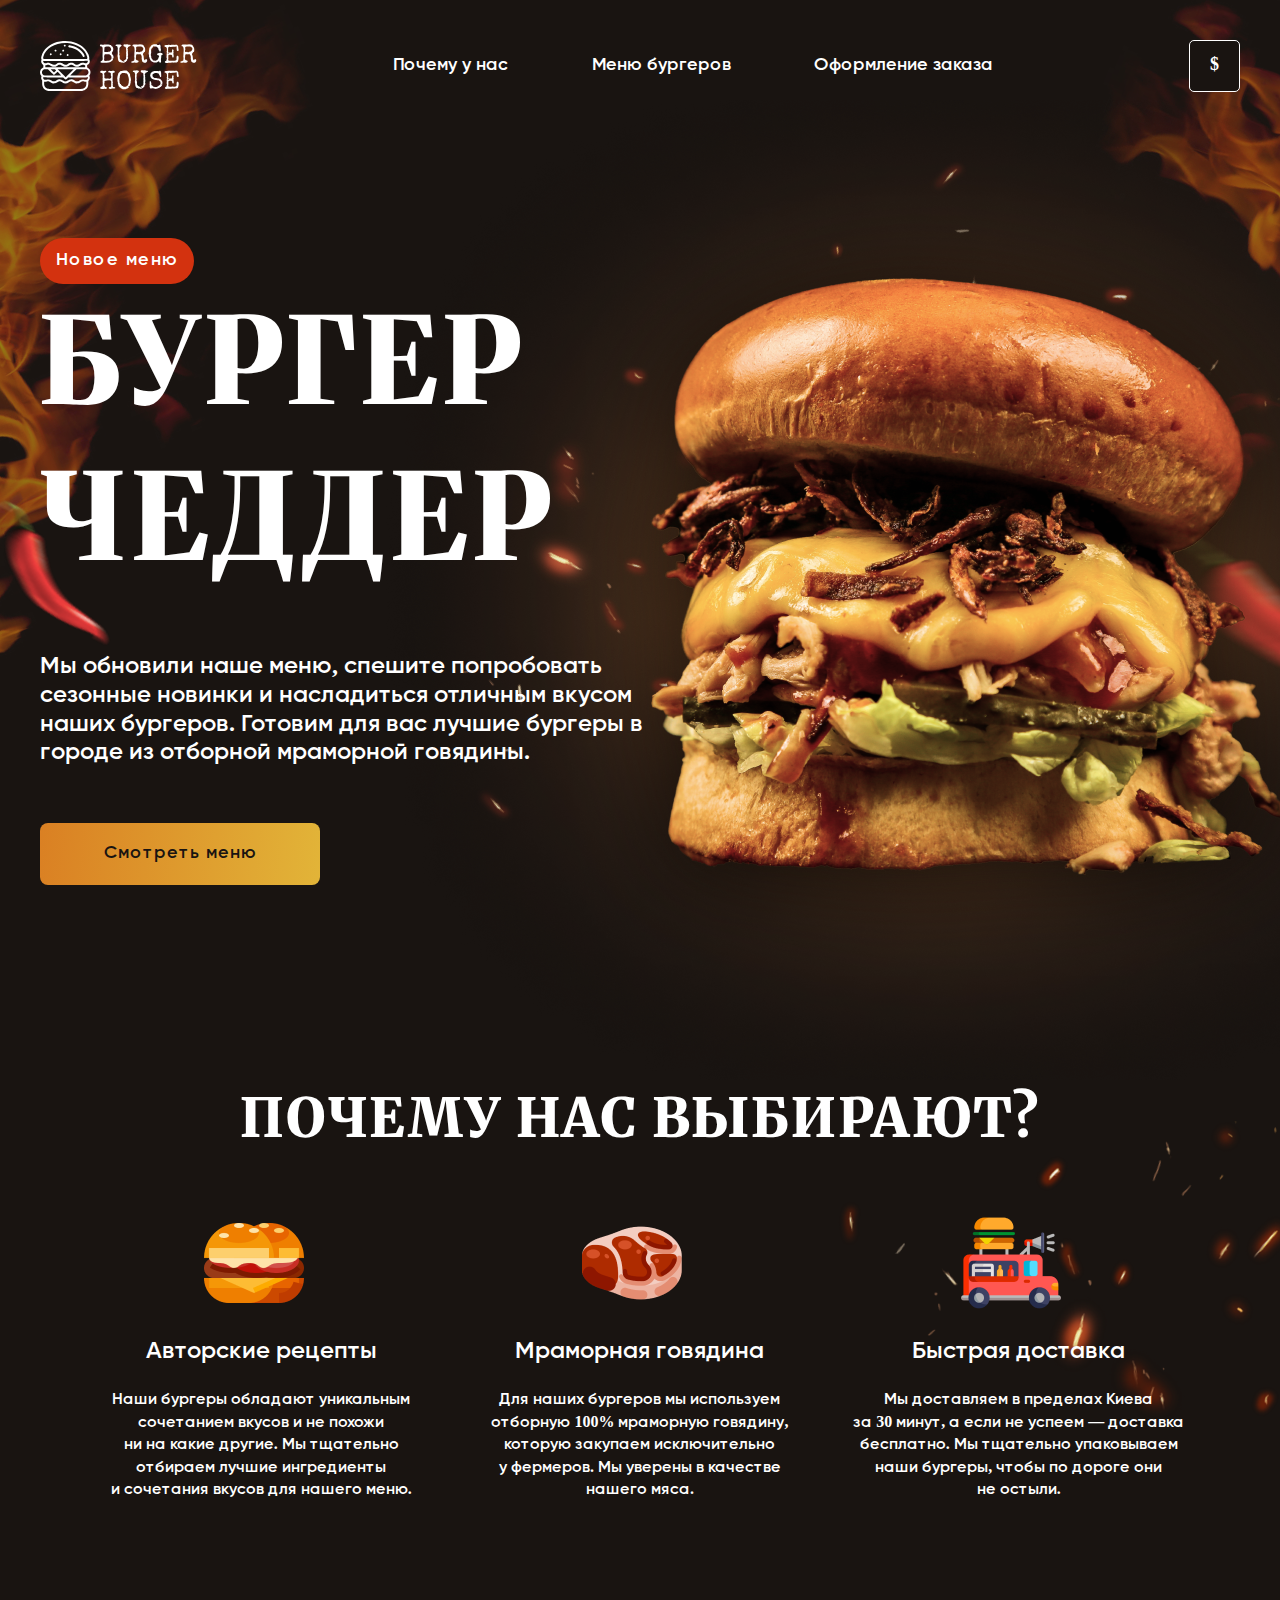
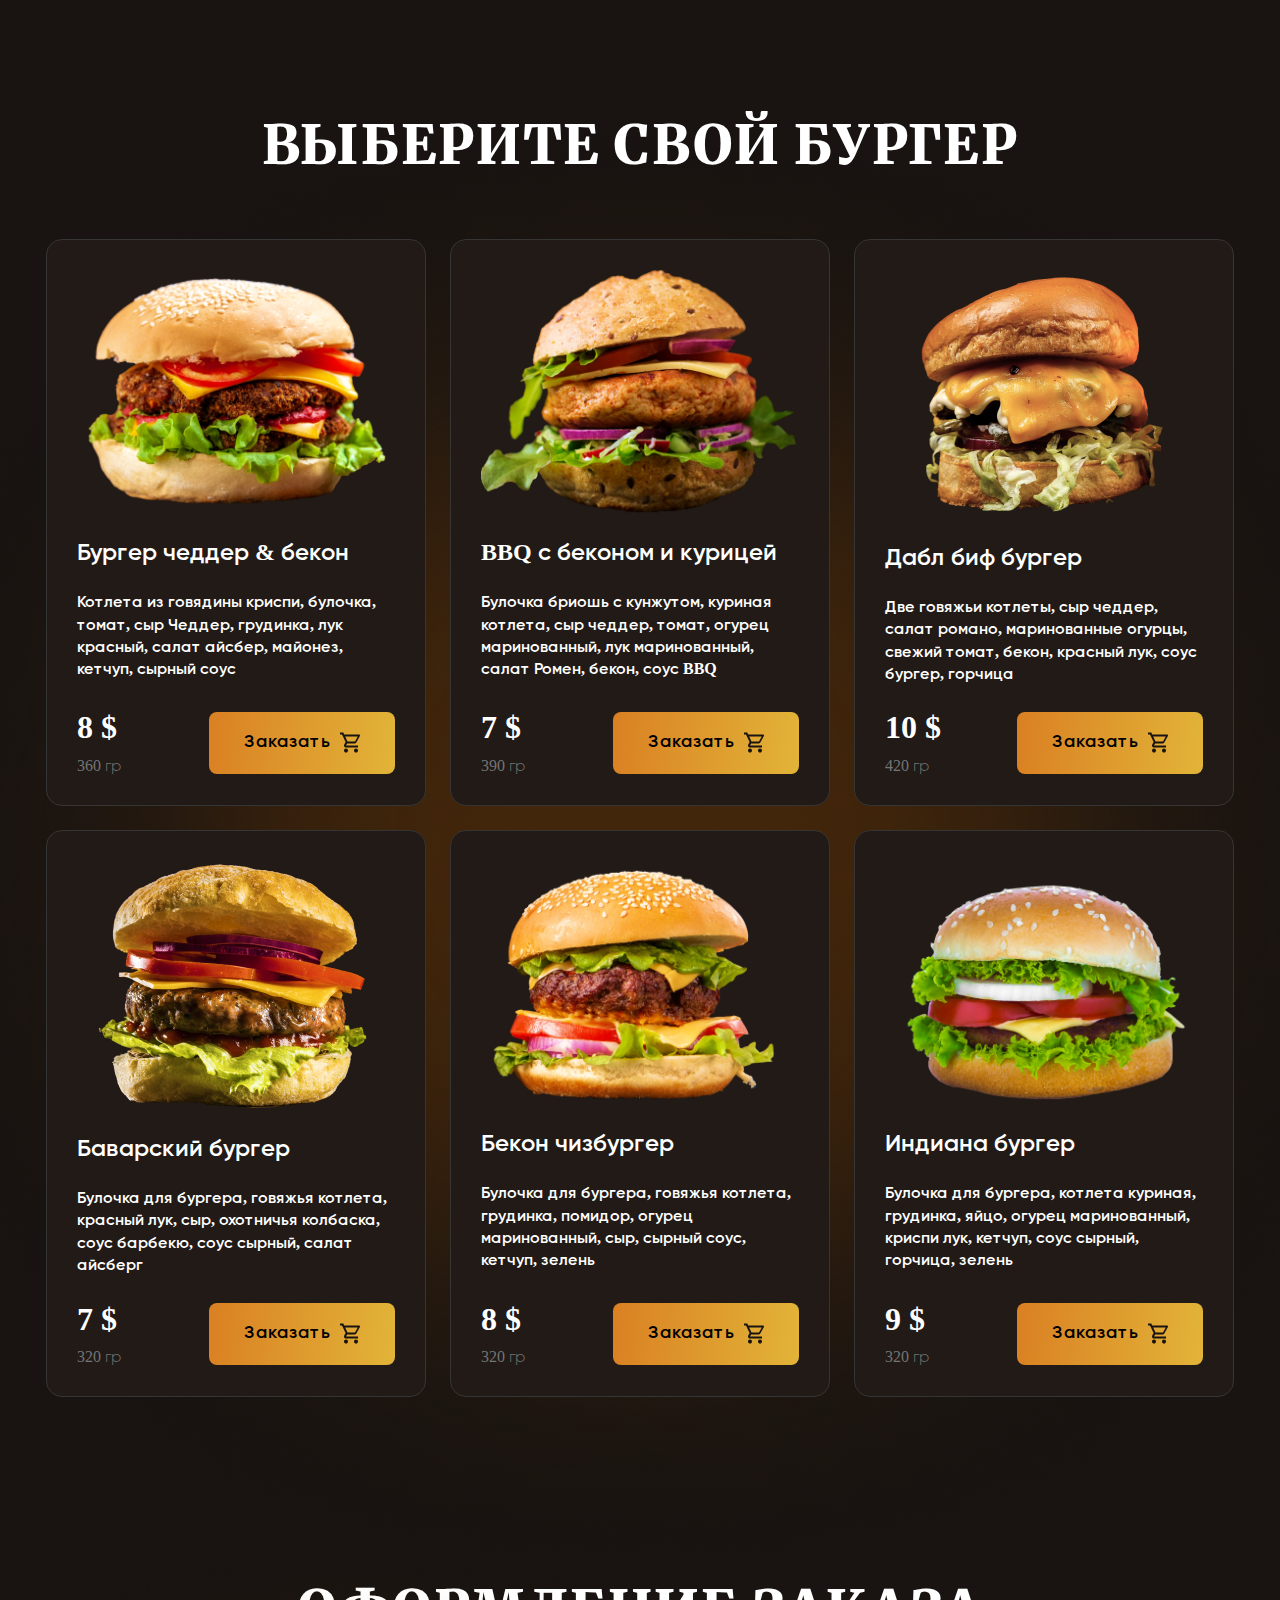
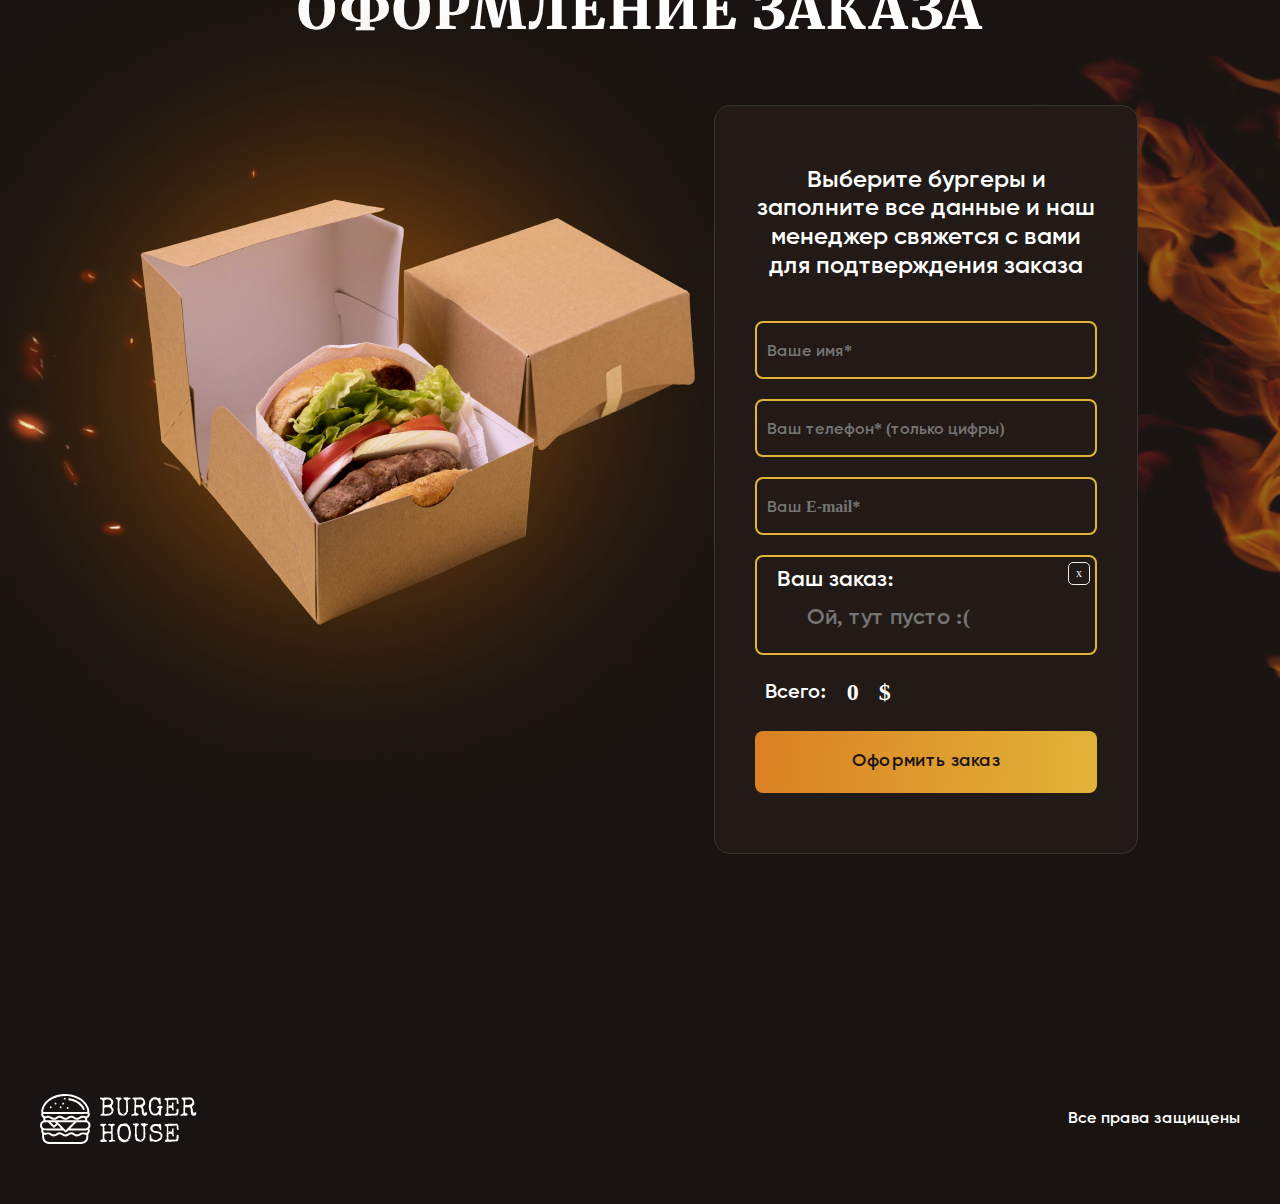
==== index.html @ d72194c2 "Add files via upload" ====
<!DOCTYPE html>
<html lang="ru">
  <head>
    <meta charset="UTF-8" />
    <meta http-equiv="X-UA-Compatible" content="IE=edge" />
    <meta name="viewport" content="width=device-width, initial-scale=1.0" />
    <link rel="preconnect" href="https://fonts.googleapis.com" />
    <link rel="preconnect" href="https://fonts.gstatic.com" crossorigin />
    <link
      href="https://fonts.googleapis.com/css2?family=Merriweather:wght@900&display=swap"
      rel="stylesheet"
    />
    <link rel="stylesheet" href="./css/scss.css" />
    <title>Бургер Чеддер</title>
  </head>
  <body>
    <div class="wrapper">
      <header class="header">
        <div class="header__container _container">
          <div class="header__body">
            <div class="header__logo">
              <img src="./images/Logo.svg" alt="burger house logo" />
            </div>

            <nav class="header__menu">
              <ul class="header__list">
                <li class="header__link">
                  <a href="#" data-goto=".why">Почему у нас</a>
                </li>
                <li class="header__link">
                  <a href="#" data-goto=".menu">Меню бургеров</a>
                </li>
                <li class="header__link">
                  <a href="#" data-goto=".order">Оформление заказа</a>
                </li>
              </ul>
            </nav>
            <div class="header__currency">
              <button title="Выбрать другую валюту" class="header__button">
                $
              </button>
            </div>
            <div class="menu__icon">
              <span></span>
            </div>
          </div>
        </div>
      </header>

      <main class="page">
        <section class="page__main main">
          <div class="main__container _container">
            <div class="main__text-block text-main">
              <div class="text-main__title-block">
                <div class="text-main__new-menu">Новое меню</div>
                <h1 class="text-main__title">бургер чеддер</h1>
              </div>
              <p class="text-main__text">
                Мы обновили наше меню, спешите попробовать сезонные новинки и
                насладиться отличным вкусом наших бургеров. Готовим для вас
                лучшие бургеры в городе из отборной мраморной говядины.
              </p>
              <div class="text-main__action">
                <button class="text-main__button" data-goto=".menu">
                  Смотреть меню
                </button>
              </div>
            </div>
            <div class="main__big-burger">
              <img
                srcset="
                  ./images/main_burger.png,
                  ./images/main_burger@2x.png 2x
                "
                src="./images/main_burger.png"
                alt="big burger"
              />
            </div>
          </div>
          <div class="main__background background-main">
            <div class="background-main__left">
              <img src="./images/Огонь left.png" alt="fire" />
              <div class="background-main__left-pepper">
                <img src="./images/Перец left .png" alt="pepper" />
              </div>
            </div>
            <div class="background-main__right">
              <img src="./images/Огонь right.png" alt="fire" />
              <div class="background-main__right-pepper">
                <img src="./images/Перец right.png" alt="pepper" />
              </div>
            </div>
          </div>
        </section>
        <section class="page__why why">
          <div class="why__container _container">
            <div class="why__body">
              <div class="why__title"><h2>почему нас выбирают?</h2></div>
              <div class="why__column">
                <div class="why__item benefits">
                  <div class="benefits__image benefits__image_burger">
                    <img src="./images/why/burger.png" alt="burger icon" />
                  </div>
                  <div class="benefits__subtitle">Авторские рецепты</div>
                  <div class="benefits__text">
                    Наши бургеры обладают уникальным сочетанием вкусов
                    и не похожи ни на какие другие. Мы тщательно отбираем лучшие
                    ингредиенты и сочетания вкусов для нашего меню.
                  </div>
                </div>
                <div class="why__item benefits">
                  <div class="benefits__image benefits__image_meat">
                    <img src="./images/why/meat.png" alt="meat" />
                  </div>
                  <div class="benefits__subtitle">Мраморная говядина</div>
                  <div class="benefits__text">
                    Для наших бургеров мы используем отборную 100% мраморную
                    говядину, которую закупаем исключительно у фермеров.
                    Мы уверены в качестве нашего мяса.
                  </div>
                </div>
                <div class="why__item benefits">
                  <div class="benefits__image benefits__image_truck">
                    <img src="./images/why/food truck.png" alt="food truck" />
                  </div>
                  <div class="benefits__subtitle">Быстрая доставка</div>
                  <div class="benefits__text">
                    Мы доставляем в пределах Киева за 30 минут, а если
                    не успеем — доставка бесплатно. Мы тщательно упаковываем
                    наши бургеры, чтобы по дороге они не остыли.
                  </div>
                </div>
              </div>
            </div>
          </div>
          <div class="why__background">
            <img
              src="./images/why/Огонь left.png"
              alt="fire"
              class="why__left-bg-image"
            />
            <img
              src="./images/why/искры.png"
              alt="sparks"
              class="why__right-bg-image"
            />
          </div>
        </section>
        <section class="page__menu menu">
          <div class="menu__container _container">
            <div class="menu__body">
              <div class="menu__title"><h2>выберите свой бургер</h2></div>
              <div class="menu__items">
                <div class="menu__item burger">
                  <button class="burger__image burger__image_1">
                    <img src="./images/main content/burger1.png" alt="burger" />
                  </button>

                  <div class="burger__name">Бургер чеддер & бекон</div>
                  <p class="burger__description">
                    Котлета из говядины криспи, булочка, томат, сыр Чеддер,
                    грудинка, лук красный, салат айсбер, майонез, кетчуп, сырный
                    соус
                  </p>
                  <div class="burger__order-block">
                    <div class="burger__parameters">
                      <div class="burger__price">8</div>
                      <div class="burger__weight">360 гр</div>
                    </div>
                    <div class="burger__action">
                      <button class="burger__order-button">
                        <div class="burger__order">Заказать</div>
                        <div class="burger__order-icon">
                          <img src="./images/icon-cart.svg" alt="cart icon" />
                        </div>
                      </button>
                    </div>
                  </div>
                </div>
                <div class="menu__item burger">
                  <button class="burger__image burger__image_2">
                    <img src="./images/main content/burger2.png" alt="burger" />
                  </button>

                  <div class="burger__name">BBQ с беконом и курицей</div>
                  <p class="burger__description">
                    Булочка бриошь с кунжутом, куриная котлета, сыр чеддер,
                    томат, огурец маринованный, лук маринованный, салат Ромен,
                    бекон, соус BBQ
                  </p>
                  <div class="burger__order-block">
                    <div class="burger__parameters">
                      <div class="burger__price">7</div>
                      <div class="burger__weight">390 гр</div>
                    </div>
                    <div class="burger__action">
                      <button class="burger__order-button">
                        <div class="burger__order">Заказать</div>
                        <div class="burger__order-icon">
                          <img src="./images/icon-cart.svg" alt="cart icon" />
                        </div>
                      </button>
                    </div>
                  </div>
                </div>
                <div class="menu__item burger">
                  <button class="burger__image burger__image_3">
                    <img src="./images/main content/burger3.png" alt="burger" />
                  </button>

                  <div class="burger__name">Дабл биф бургер</div>
                  <p class="burger__description">
                    Две говяжьи котлеты, сыр чеддер, салат романо, маринованные
                    огурцы, свежий томат, бекон, красный лук, соус бургер,
                    горчица
                  </p>
                  <div class="burger__order-block">
                    <div class="burger__parameters">
                      <div class="burger__price">10</div>
                      <div class="burger__weight">420 гр</div>
                    </div>
                    <div class="burger__action">
                      <button class="burger__order-button">
                        <div class="burger__order">Заказать</div>
                        <div class="burger__order-icon">
                          <img src="./images/icon-cart.svg" alt="cart icon" />
                        </div>
                      </button>
                    </div>
                  </div>
                </div>
                <div class="menu__item burger">
                  <button class="burger__image burger__image_4">
                    <img src="./images/main content/burger4.png" alt="burger" />
                  </button>

                  <div class="burger__name">Баварский бургер</div>
                  <p class="burger__description">
                    Булочка для бургера, говяжья котлета, красный лук, сыр,
                    охотничья колбаска, соус барбекю, соус сырный, салат айсберг
                  </p>
                  <div class="burger__order-block">
                    <div class="burger__parameters">
                      <div class="burger__price">7</div>
                      <div class="burger__weight">320 гр</div>
                    </div>
                    <div class="burger__action">
                      <button class="burger__order-button">
                        <div class="burger__order">Заказать</div>
                        <div class="burger__order-icon">
                          <img src="./images/icon-cart.svg" alt="cart icon" />
                        </div>
                      </button>
                    </div>
                  </div>
                </div>
                <div class="menu__item burger">
                  <button class="burger__image burger__image_5">
                    <img src="./images/main content/burger5.png" alt="burger" />
                  </button>

                  <div class="burger__name">Бекон чизбургер</div>
                  <p class="burger__description">
                    Булочка для бургера, говяжья котлета, грудинка, помидор,
                    огурец маринованный, сыр, сырный соус, кетчуп, зелень
                  </p>
                  <div class="burger__order-block">
                    <div class="burger__parameters">
                      <div class="burger__price">8</div>
                      <div class="burger__weight">320 гр</div>
                    </div>
                    <div class="burger__action">
                      <button class="burger__order-button">
                        <div class="burger__order">Заказать</div>
                        <div class="burger__order-icon">
                          <img src="./images/icon-cart.svg" alt="cart icon" />
                        </div>
                      </button>
                    </div>
                  </div>
                </div>
                <div class="menu__item burger">
                  <button class="burger__image burger__image_6">
                    <img src="./images/main content/burger6.png" alt="burger" />
                  </button>

                  <div class="burger__name">Индиана бургер</div>
                  <p class="burger__description">
                    Булочка для бургера, котлета куриная, грудинка, яйцо, огурец
                    маринованный, криспи лук, кетчуп, соус сырный, горчица,
                    зелень
                  </p>
                  <div class="burger__order-block">
                    <div class="burger__parameters">
                      <div class="burger__price">9</div>
                      <div class="burger__weight">320 гр</div>
                    </div>
                    <div class="burger__action">
                      <button class="burger__order-button">
                        <div class="burger__order">Заказать</div>
                        <div class="burger__order-icon">
                          <img src="./images/icon-cart.svg" alt="cart icon" />
                        </div>
                      </button>
                    </div>
                  </div>
                </div>
              </div>
            </div>
          </div>
          <div class="menu__background-image">
            <img src="./images/main content/background circle.png" alt=" " />
          </div>
        </section>
        <section class="page__order order">
          <div class="order__container _container">
            <div class="order__title"><h2>оформление заказа</h2></div>
            <div class="order__body">
              <div class="order__item order-form">
                <div class="order-form__text">
                  Выберите бургеры и заполните все данные и наш менеджер
                  свяжется с вами для подтверждения заказа
                </div>
                <form action="#" class="order-form__form">
                  <div class="order-form__inputs">
                    <div class="order-form__input-wrapper">
                      <input
                        name="name"
                        type="text"
                        placeholder="Ваше имя*"
                        class="order-form__input _req"
                        tabindex="1"
                      />
                    </div>

                    <div class="order-form__input-wrapper">
                      <input
                        name="tel"
                        type="tel"
                        placeholder="Ваш телефон* (только цифры)"
                        class="order-form__input _req"
                        tabindex="2"
                      />
                    </div>
                    <div class="order-form__input-wrapper">
                      <input
                        name="email"
                        type="email"
                        placeholder="Ваш E-mail*"
                        class="order-form__input _req _email"
                        tabindex="3"
                      />
                    </div>
                    <div class="order-form__your-order-text-block">
                      <div class="order-form__your-order-text">Ваш заказ:</div>
                      <button
                        class="order-form__your-order-cancel-button"
                        title="Очистить корзину"
                      >
                        x
                      </button>
                      <div class="order-form__empty-cart">Ой, тут пусто :(</div>
                    </div>
                  </div>
                  <div class="order-form__total-block">
                    <div class="order-form__total-price">Всего:</div>
                    <div class="order-form__total-sum">0</div>
                    <div class="order-form__actual-currency">$</div>
                  </div>
                  <button type="submit" class="order-form__button">
                    Оформить заказ
                  </button>
                </form>
                <img
                  src="./images/order/burger-in-the-box.png"
                  alt="burger-in-the-box"
                  class="order__burger-box-img"
                />
                <img
                  src="./images/order/background.png"
                  alt=" "
                  class="order__background-box"
                />
              </div>
            </div>
          </div>
          <div class="order__background background-order">
            <img
              src="./images/order/fire.png"
              alt="fire"
              class="background-order__fire"
            />
            <img
              src="./images/order/перец .png"
              alt="pepper"
              class="background-order__pepper"
            />
          </div>
        </section>
      </main>
      <footer class="footer">
        <div class="footer__container _container">
          <div class="footer__body">
            <a href="#" data-goto=".header" class="footer__logo"
              ><img src="./images/Logo.svg" alt=""
            /></a>
            <div class="footer__rights">Все права защищены</div>
          </div>
        </div>
      </footer>
    </div>
    <script src="./scripts/script.js"></script>
  </body>
</html>
---- css/scss.css ----
@import "../css/nullStyle.css";
@font-face {
  font-family: "Gilroy";
  src: url("../fonts/subset-Gilroy-Semibold.eot");
  font-weight: 600;
  font-style: normal;
}
@font-face {
  font-family: "Gilroy";
  src: url("../fonts/subset-Gilroy-Semibold.woff2") format("woff2"), url("../fonts/subset-Gilroy-Semibold.woff") format("woff"), url("../fonts/subset-Gilroy-Semibold.ttf") format("truetype"), url("../fonts/subset-Gilroy-Semibold.svg#Gilroy-Semibold") format("svg");
  font-weight: 600;
  font-style: normal;
  font-display: swap;
}
@font-face {
  font-family: "Gilroy";
  src: url("../fonts/subset-Gilroy-Light.eot");
  font-weight: 300;
  font-style: normal;
}
@font-face {
  font-family: "Gilroy";
  src: url("../fonts/subset-Gilroy-Light.woff2") format("woff2"), url("../fonts/subset-Gilroy-Light.woff") format("woff"), url("../fonts/subset-Gilroy-Light.ttf") format("truetype"), url("../fonts/subset-Gilroy-Light.svg#Gilroy-Light") format("svg");
  font-weight: 300;
  font-style: normal;
  font-display: swap;
}
body {
  background: #191411;
  font-family: "Gilroy";
  font-weight: 600;
  font-size: 1rem;
  line-height: 140%;
  color: #ffffff;
  cursor: default;
}
body * {
  outline: none;
}

._container {
  width: 76.875rem;
  padding: 0 0.9375rem;
  margin: 0 auto;
}

@media (min-width: 64rem) {
  ._container {
    width: 77.5rem;
    padding: 0 1.25rem;
  }
}
.wrapper {
  min-height: 100%;
  overflow: hidden;
  position: relative;
}

h2 {
  font-family: "Merriweather";
  font-weight: 900;
  font-size: 2.125rem;
  line-height: 125%;
  text-align: center;
  letter-spacing: 0.03em;
  text-transform: uppercase;
}

@media (min-width: 48rem) and (max-width: 47.9375rem) {
  h2 {
    font-size: calc(
      30px + 34* ((100vw - rem(320)) /1024)
    );
  }
}
@media (min-width: 48rem) and (min-width: 47.9375rem) {
  h2 {
    font-size: calc(30px + 20* (100vw /1024));
  }
}
@media (min-width: 64rem) {
  h2 {
    font-size: calc(3.125rem + 30 * (100vw - 64rem) / 1920);
  }
}
@media (min-width: 120rem) {
  h2 {
    font-size: 4rem;
  }
}
.header {
  position: relative;
  z-index: 100;
  background-color: #191411;
}
.header__container {
  max-width: 100vw;
}
.header__body {
  padding: 1.25rem 0;
  display: flex;
  align-items: center;
}
.header__list {
  display: flex;
}
.header__link {
  display: block;
}
.header__link a {
  padding: 0.625rem;
  font-family: "Gilroy";
  font-weight: 600;
  font-size: 1.125rem;
  line-height: 122.2222222222%;
  color: #ffffff;
  position: relative;
}
.header__button {
  font-family: "Gilroy";
  font-weight: 600;
  line-height: 122.2222222222%;
  color: #ffffff;
  border: 0.0625rem solid #ffffff;
  border-radius: 0.3125rem;
  padding: 0.375rem 0.9375rem;
  background-color: rgba(25, 20, 17, 0);
  font-size: 1.625rem;
}

@media (max-width: 28.12375rem) {
  .header__logo {
    z-index: 500;
    order: 1;
    flex: 1 1 auto;
  }
  .header__menu {
    position: absolute;
    top: 0;
    right: 100%;
    width: 100%;
    height: 100%;
    z-index: 110;
    order: 4;
    transition: right 0.3s ease 0s;
  }
  .header__menu._active {
    right: 0;
  }
  .header__list {
    background: linear-gradient(180deg, #211a16 0%, #211a16 75%, rgba(25, 20, 17, 0) 100%);
    padding: 6.875rem 1.25rem 8.125rem 1.25rem;
    display: flex;
    flex-direction: column;
    overflow: auto;
  }
  .header__list > *:not(:last-child) {
    margin: 0 0 0.9375rem 0;
  }
  .header__link {
    display: block;
  }
  .header__link a {
    color: #efefef;
    font-size: 1.375rem;
  }
  .header__currency {
    z-index: 150;
    order: 2;
  }
  .header__currency:not(:last-child) {
    margin-right: 0.9375rem;
  }
  .menu__icon {
    order: 3;
    z-index: 500;
    display: block;
    position: relative;
    width: 2.625rem;
    height: 2.5rem;
    cursor: pointer;
  }
  .menu__icon span,
  .menu__icon::before,
  .menu__icon::after {
    border-radius: 0.1875rem;
    left: 0;
    position: absolute;
    height: 15%;
    width: 100%;
    transition: all 0.3s ease 0s;
    background-color: #fff;
  }
  .menu__icon::before,
  .menu__icon::after {
    content: "";
  }
  .menu__icon::before {
    top: 0;
  }
  .menu__icon::after {
    bottom: 0;
  }
  .menu__icon span {
    width: 110%;
    top: 50%;
    transform: scale(1) translate(-0.125rem, -50%);
  }
  .menu__icon._active span {
    transform: translate(0, -50%) scale(0);
  }
  .menu__icon._active::before {
    top: 50%;
    transform: rotate(-45deg) translate(0, -60%);
  }
  .menu__icon._active::after {
    bottom: 50%;
    transform: rotate(45deg) translate(0, 60%);
  }
}
@media (min-width: 28.125rem) {
  .header {
    position: relative;
    z-index: 100;
    min-height: 8.5rem;
    background-color: rgba(25, 20, 17, 0);
  }
  .header__container {
    max-width: 100vw;
  }
  .header__body {
    padding: 2.5rem 0;
    display: flex;
    align-items: center;
    justify-content: space-between;
    flex-wrap: wrap;
  }
  .header__logo {
    flex: 0 1 auto;
    order: 1;
  }
  .header__menu {
    order: 3;
    flex: 1 1 100%;
  }
  .header__list {
    flex: 1 1 auto;
    padding: 1.25rem 0;
    justify-content: space-between;
  }
  .header__link {
    display: block;
  }
  .header__link a {
    padding: 0.625rem;
    font-family: "Gilroy";
    font-weight: 600;
    line-height: 122.2222222222%;
    color: #ffffff;
    position: relative;
    padding: 0;
    font-size: calc(1.0625rem + 12 * (100vw - 28.125rem) / 768);
  }
  .header__link a::after {
    position: absolute;
    content: "";
    left: 0;
    bottom: 0;
    display: block;
    max-width: calc(100% - 1.125rem);
    height: 0.0625rem;
    background: #ffffff;
    width: 0;
    transition: 0.3s;
    left: 50%;
    transform: translateX(-50%);
  }
  .header__link a:hover:after {
    width: 100%;
  }
  .header__currency {
    order: 2;
    flex: 0 1 auto;
  }
  .header__button {
    background-color: #191411;
  }
  .menu__icon {
    display: none;
  }
}
@media (min-width: 48rem) {
  .header__body {
    padding: 2.5rem 0;
    display: flex;
    align-items: center;
    justify-content: space-between;
  }
  .header__logo {
    order: 1;
    flex: 0 1 content;
  }
  .header__menu {
    max-width: 43.75rem;
    padding: 0 3.125rem;
    order: 2;
    flex: 1 1 auto;
  }
  .header__currency {
    order: 3;
    flex: 0 1 content;
  }
  .header__currency:hover .header__button {
    transition: all 0.3s ease;
    transform: scale(1.1);
    border-color: #f0eb68;
  }
  .header__button {
    padding: 0.875rem 1.25rem;
    font-size: 1.125rem;
    line-height: 122.2222222222%;
    transition: all 0.3s ease;
    transform: scale(1);
  }
  .header__list {
    flex: 1 1 auto;
    padding: 0;
    display: flex;
    justify-content: space-between;
  }
  .header__link a {
    padding: 0;
    line-height: 122.2222222222%;
  }
}
@media (min-width: 48rem) and (max-width: 47.9375rem) {
  .header__link a {
    font-size: calc(
      10px + 13.6* ((100vw - rem(320)) /1024)
    );
  }
}
@media (min-width: 48rem) and (min-width: 47.9375rem) {
  .header__link a {
    font-size: calc(10px + 8* (100vw /1024));
  }
}
@media (min-width: 64rem) {
  .header__link a {
    font-size: 1.125rem;
  }
}
.main {
  position: relative;
}
.main__container {
  max-width: 100vw;
  padding: 4.375rem 0 6.25rem 0;
  position: relative;
}
.main__big-burger {
  opacity: 0.5;
  max-width: 80.375rem;
  position: absolute;
  top: -7.5rem;
  left: calc(10% - 16.25rem);
  z-index: 10;
}
.main__big-burger img {
  max-width: 62.5rem;
}

.text-main {
  position: relative;
  z-index: 20;
  padding: 0 1.25rem 0 1.25rem;
  max-width: calc(25rem + (100vw - 28.125rem) * 60 / 318);
}
.text-main > *:not(:last-child) {
  margin: 0 0 1.875rem 0;
}
.text-main__new-menu {
  display: inline-block;
  padding: 0.5625rem 0.75rem;
  font-size: 0.75rem;
  line-height: 122.2222222222%;
  background: #d3320f;
  border-radius: 6.25rem;
  letter-spacing: 0.08em;
}
.text-main__title {
  font-family: "Merriweather";
  font-weight: 900;
  font-size: 3.75rem;
  line-height: 130%;
  letter-spacing: 0.03em;
  text-transform: uppercase;
}
.text-main__text {
  font-size: 0.9375rem;
  line-height: 120.8333333333%;
}
.text-main__button {
  padding: 1.25rem 3.96875rem;
  min-height: 3.875rem;
  background: linear-gradient(95.61deg, #da8023 0%, #e2b438 100%);
  border-radius: 0.5rem;
  font-family: "Gilroy";
  font-weight: 600;
  font-size: 1.125rem;
  line-height: 122.2222222222%;
  text-align: center;
  color: #191411;
  letter-spacing: 0.0625rem;
  transition: all 0.3s linear;
  transform: scale(1);
}
.text-main__button:active {
  transform: scale(0.9);
  background-color: #da8023;
}

.background-main__left {
  position: absolute;
  max-width: 40.0625rem;
  top: -12.5rem;
  left: -0.3125rem;
  z-index: -100;
}
.background-main__left-pepper {
  max-width: 16.0625rem;
  position: absolute;
  z-index: 0;
  left: -6.25rem;
  top: 20.625rem;
  animation-name: pepper-main-left-move, pepper-main-left;
  animation-duration: 1.3s, 1s;
  animation-timing-function: linear, ease-out;
  animation-iteration-count: infinite, 1;
  animation-delay: 1s, 0;
  animation-direction: alternate, normal;
}
.background-main__right {
  display: none;
}
.background-main__right-pepper {
  display: none;
}

@keyframes pepper-main-left {
  0% {
    top: 31.25rem;
    left: -31.25rem;
  }
  100% {
    top: 20.625rem;
    left: -6.25rem;
  }
}
@media (min-width: 28.125rem) {
  .main__container {
    padding: 2.5rem 0 9.375rem 0;
  }
  .main__big-burger {
    max-width: 80.375rem;
    opacity: 0.5;
    position: absolute;
    z-index: 10;
    top: -12.5rem;
    left: calc(10% - 20.625rem);
  }
  .main__big-burger img {
    max-width: 80.375rem;
  }
  .text-main {
    z-index: 100;
    max-width: calc(25rem + (100vw - 28.125rem) * 60 / 318);
  }
  .text-main__new-menu {
    padding: 0.75rem 1rem;
    font-size: 0.875rem;
    line-height: 122.2222222222%;
  }
  .text-main__title {
    font-size: 5rem;
  }
  .text-main__text {
    font-size: 1.125rem;
  }
  .text-main__button:hover {
    transition: 0.3s linear;
    transform: scale(1.05);
    color: #000;
  }
  .background-main__left-pepper {
    top: 20.625rem;
    animation-name: pepper-main-left-move, pepper-main-left;
    animation-duration: 1.3s, 1s;
    animation-timing-function: linear, ease-out;
    animation-iteration-count: infinite, 1;
    animation-delay: 1s, 0;
    animation-direction: alternate, normal;
  }
  @keyframes pepper-main-left {
    0% {
      top: 25rem;
      left: -31.25rem;
    }
    100% {
      top: 20.625rem;
      left: -6.25rem;
    }
  }
}
@media (min-width: 48rem) {
  .main {
    position: relative;
  }
  .main__container {
    max-width: 100vw;
    padding: calc(2.5rem + (100vw - 48rem) * 62 / 256) 0 9.375rem 0;
    position: relative;
  }
  .main__big-burger {
    opacity: 1;
    max-width: 80.375rem;
    position: absolute;
    top: calc(-7.5rem + (100vw - 48rem) * 84 / 256);
    left: calc(0rem + (100vw - 48rem) * 259 / 256);
    z-index: 10;
    animation-name: big-burger-animation;
    animation-duration: 1s;
    animation-iteration-count: infinite;
    animation-timing-function: ease-in-out;
    animation-direction: alternate;
  }
  @keyframes big-burger-animation {
    0% {
      transform: scale(1, 1.005);
    }
    100% {
      transform: scale(1.005, 1);
    }
  }
  .text-main {
    position: relative;
    z-index: 100;
    padding: 0 1.25rem 0 1.25rem;
    max-width: calc(28.75rem + (100vw - 48rem) * 188 / 256);
  }
  .text-main > *:not(:last-child) {
    margin: 0 0 3.5rem 0;
  }
  .text-main__new-menu {
    display: inline-block;
    padding: 0.75rem 1rem;
    line-height: 122.2222222222%;
    min-height: 2.875rem;
    background: #d3320f;
    border-radius: 6.25rem;
    letter-spacing: 0.08em;
  }
}
@media (min-width: 48rem) and (max-width: 47.9375rem) {
  .text-main__new-menu {
    font-size: calc(
      10px + 13.6* ((100vw - rem(320)) /1024)
    );
  }
}
@media (min-width: 48rem) and (min-width: 47.9375rem) {
  .text-main__new-menu {
    font-size: calc(10px + 8* (100vw /1024));
  }
}
@media (min-width: 48rem) {
  .text-main__title {
    font-family: "Merriweather";
    font-weight: 900;
    line-height: 130%;
    letter-spacing: 0.03em;
    text-transform: uppercase;
  }
}
@media (min-width: 48rem) and (max-width: 47.9375rem) {
  .text-main__title {
    font-size: calc(
      10px + 187* ((100vw - rem(320)) /1024)
    );
  }
}
@media (min-width: 48rem) and (min-width: 47.9375rem) {
  .text-main__title {
    font-size: calc(10px + 110* (100vw /1024));
  }
}
@media (min-width: 48rem) {
  .text-main__text {
    line-height: 120.8333333333%;
  }
}
@media (min-width: 48rem) and (max-width: 47.9375rem) {
  .text-main__text {
    font-size: calc(
      2px + 37.4* ((100vw - rem(320)) /1024)
    );
  }
}
@media (min-width: 48rem) and (min-width: 47.9375rem) {
  .text-main__text {
    font-size: calc(2px + 22* (100vw /1024));
  }
}
@media (min-width: 48rem) {
  .text-main__action {
    animation-name: main-button;
    animation-duration: 0.3s;
    animation-iteration-count: infinite;
    animation-timing-function: ease-out;
    animation-direction: alternate;
  }
}
@media (min-width: 48rem) {
  .text-main__button {
    padding: 1.25rem 3.96875rem;
    min-height: 3.875rem;
    background: linear-gradient(95.61deg, #da8023 0%, #e2b438 100%);
    border-radius: 0.5rem;
    font-family: "Gilroy";
    font-weight: 600;
    font-size: 1.125rem;
    line-height: 122.2222222222%;
    text-align: center;
    color: #191411;
    letter-spacing: 0.0625rem;
    transition: all 0.3s linear;
    transform: scale(1);
  }
  .text-main__button:active {
    transform: scale(0.9);
    background-color: #da8023;
  }
}
@media (min-width: 48rem) {
  @keyframes main-button {
    0% {
      transform: scale(1, 1);
    }
    100% {
      transform: scale(1.01, 1.01);
    }
  }
}
@media (min-width: 48rem) {
  .background-main__left {
    position: absolute;
    max-width: 40.0625rem;
    top: -8.5rem;
    left: -0.3125rem;
    z-index: -100;
  }
  .background-main__left-pepper {
    max-width: 16.0625rem;
    position: absolute;
    z-index: 0;
    left: -6.25rem;
    top: calc(20.625rem + (100vw - 48rem) * 120 / 256);
    animation-name: pepper-main-left-move, pepper-main-left;
    animation-duration: 1.3s, 1s;
    animation-timing-function: linear, ease-out;
    animation-iteration-count: infinite, 1;
    animation-delay: 1s, 0;
    animation-direction: alternate, normal;
  }
  .background-main__right {
    display: block;
    position: absolute;
    max-width: 14.4375rem;
    top: -8.5rem;
    left: calc(100% - 13.75rem);
    z-index: -50;
  }
  .background-main__right-pepper {
    display: block;
    max-width: 10.5rem;
    position: absolute;
    z-index: 0;
    left: 4.0625rem;
    top: 28.6875rem;
    animation-name: pepper-main-right-move, pepper-main-right;
    animation-duration: 1s, 1.2s;
    animation-timing-function: linear, ease-out;
    animation-iteration-count: infinite, 1;
    animation-delay: 1.2s, 0;
    animation-direction: alternate, normal;
  }
}
@media (min-width: 48rem) {
  @keyframes pepper-main-left {
    0% {
      top: 20.625rem;
      left: -31.25rem;
    }
    100% {
      top: calc(20.625rem + (100vw - 48rem) * 120 / 256);
      left: -6.25rem;
    }
  }
}
@media (min-width: 64rem) {
  .main__container {
    padding: 6.375rem 0 12.5rem 0;
  }
  .main__big-burger {
    top: -2.25rem;
    left: 13.125rem;
  }
  .text-main {
    max-width: 40.5rem;
  }
  .text-main__new-menu {
    animation-name: buttons-rotate;
    animation-duration: 0.6s;
    animation-iteration-count: infinite;
    animation-timing-function: ease-in-out;
    animation-direction: alternate;
    font-size: 1.125rem;
  }
  .text-main__button:hover {
    transition: 0.3s linear;
    transform: scale(1.05);
    color: #000;
  }
  .text-main__button:active {
    transform: scale(0.9);
    background-color: #da8023;
  }
  @keyframes buttons-rotate {
    0% {
      transform: rotate(0.5deg);
    }
    100% {
      transform: rotate(-0.5deg);
    }
  }
  .text-main__title {
    font-size: 7.5rem;
  }
  .text-main__text {
    font-size: 1.5rem;
  }
  .background-main__left {
    animation-name: fire-main-left-move, fire-main-left;
    animation-duration: 1.5s, 0.7s;
    animation-timing-function: linear, ease-out;
    animation-iteration-count: infinite, 1;
    animation-delay: 0.7s, 0;
    animation-direction: alternate, normal;
  }
  .background-main__left-pepper {
    top: 28.125rem;
    left: -5rem;
  }
  .background-main__right {
    display: block;
    animation-name: fire-main-right-move, fire-main-right;
    animation-duration: 1.5s, 0.8s;
    animation-timing-function: linear, ease-out;
    animation-iteration-count: infinite, 1;
    animation-delay: 0.8s, 0;
    animation-direction: alternate, normal;
  }
  .background-main__right-pepper {
    display: block;
  }
  @keyframes pepper-main-left {
    0% {
      top: 20.625rem;
      left: -31.25rem;
    }
    100% {
      top: 28.125rem;
      left: -5rem;
    }
  }
  @keyframes fire-main-left {
    0% {
      top: 62.5rem;
      left: -62.5rem;
    }
    100% {
      top: -8.5rem;
      left: 0;
    }
  }
  @keyframes fire-main-left-move {
    0% {
      transform: skew(0deg, 0deg);
    }
    100% {
      transform: skew(-0.5deg, 0deg);
    }
  }
  @keyframes fire-main-right {
    0% {
      top: 62.5rem;
      left: calc(100% + 48.4375rem);
    }
    100% {
      top: -8.5rem;
      left: calc(100% - 14.0625rem);
    }
  }
  @keyframes fire-main-right-move {
    0% {
      transform: skew(0deg, 0deg);
    }
    100% {
      transform: skew(0.5deg, 0deg);
    }
  }
}
@keyframes pepper-main-left-move {
  0% {
    transform-origin: top left;
    transform: rotate(0);
  }
  100% {
    transform-origin: top left;
    transform: rotate(-1deg);
  }
}
@keyframes pepper-main-right {
  0% {
    top: 46.875rem;
    left: 62.5rem;
  }
  100% {
    left: 4.0625rem;
    top: 28.6875rem;
  }
}
@keyframes pepper-main-right-move {
  0% {
    transform-origin: bottom right;
    transform: rotate(0);
  }
  100% {
    transform-origin: bottom right;
    transform: rotate(-1deg);
  }
}
.why {
  position: relative;
}
.why__container {
  max-width: 100vw;
}
.why__body {
  align-items: center;
}
.why__column {
  margin: 0 auto;
  padding: 1.875rem 0 6.25rem 0;
  max-width: 100%;
}
.why__column > *:not(:last-child) {
  margin-bottom: 1.875rem;
}
.why__item > *:not(:last-child) {
  margin-bottom: 0.9375rem;
}
.why__left-bg-image {
  display: none;
}
.why__right-bg-image {
  display: none;
}

.benefits {
  display: flex;
  flex-direction: column;
  max-width: 100%;
  align-items: center;
  text-align: center;
  justify-content: center;
}
.benefits__subtitle {
  font-size: 1.125rem;
  line-height: 120.8333333333%;
}
.benefits__text {
  flex: 1 1 auto;
  font-size: 0.8125rem;
}

@media (min-width: 28.125rem) {
  .why__column {
    padding: 3.75rem 0 7.5rem 0;
  }
  .why__column > *:not(:last-child) {
    margin-bottom: 1.875rem;
  }
  .why__item {
    padding: 0 0rem;
    max-width: 22rem;
  }
  .why__item > *:not(:last-child) {
    margin-bottom: 0rem;
  }
  .why__left-bg-image {
    display: none;
  }
  .why__right-bg-image {
    opacity: 0.75;
    display: block;
    position: absolute;
    max-width: 28.125rem;
    top: 0;
    left: calc(100% - 28.125rem);
    z-index: -100;
    animation-name: sparks-why-move, sparks-why-appear;
    animation-duration: 1.2s, 0.9s;
    animation-timing-function: linear, ease-out;
    animation-iteration-count: infinite, 1;
    animation-delay: 0.9s, 0;
    animation-direction: alternate, normal;
  }
  @keyframes sparks-why-appear {
    0% {
      top: 12.5rem;
      left: calc(100% + 62.5rem);
    }
    100% {
      top: 0;
      left: calc(100% - 28.125rem);
    }
  }
  @keyframes sparks-why-move {
    0% {
      transform: skew(0deg, 0deg);
    }
    100% {
      transform: skew(-1deg, 0deg);
    }
  }
  .benefits {
    display: grid;
    grid-template-columns: 7.5rem 1fr;
    grid-template-rows: 1.875rem 1fr;
    grid-template-areas: "image title" "image text";
    max-width: 100%;
    align-items: center;
  }
  .benefits__image:nth-child(1) {
    padding: 0 0.9375rem 0 0;
    grid-area: image;
  }
  .benefits__subtitle {
    font-size: 1.125rem;
    line-height: 120.8333333333%;
  }
  .benefits__subtitle:nth-child(2) {
    grid-area: title;
  }
  .benefits__text {
    flex: 1 1 auto;
    font-size: 0.8125rem;
  }
  .benefits__text:nth-child(3) {
    grid-area: text;
  }
}
@media (min-width: 48rem) {
  .why__body {
    text-align: center;
    align-items: center;
    justify-content: center;
  }
  .why__column {
    margin: 0 auto;
    padding: 3.75rem 0 7.5rem 0;
    max-width: 71rem;
    display: grid;
    grid-template-columns: repeat(3, 1fr);
  }
  .why__item {
    padding: 0 0.9375rem;
    max-width: 22rem;
  }
  .why__item > *:not(:last-child) {
    margin-bottom: 1.5rem;
  }
  .why__left-bg-image {
    position: absolute;
    max-width: 30.4375rem;
    top: 0;
    left: -0.3125rem;
    z-index: -100;
    animation-name: fire-why-move, fire-why-appear;
    animation-duration: 1.3s, 0.7s;
    animation-timing-function: linear, ease-out;
    animation-iteration-count: infinite, 1;
    animation-delay: 0.7s, 0;
    animation-direction: alternate, normal;
  }
  .why__right-bg-image {
    opacity: 1;
  }
  @keyframes fire-why-appear {
    0% {
      top: 31.25rem;
      left: -31.25rem;
    }
    100% {
      top: 0;
      left: -0.3125rem;
    }
  }
  @keyframes fire-why-move {
    0% {
      transform: skew(0deg, 0deg);
    }
    100% {
      transform: skew(0.8deg, 0deg);
    }
  }
  .benefits {
    display: flex;
    flex-direction: column;
    max-width: 100%;
  }
  .benefits__image {
    padding: 0;
    animation-name: why-images-move;
    animation-timing-function: linear;
    animation-iteration-count: infinite;
    animation-direction: alternate;
  }
  .benefits__image_burger {
    animation-duration: 0.9s;
  }
  .benefits__image_meat {
    animation-duration: 0.7s;
    animation-direction: alternate-reverse;
  }
  .benefits__image_truck {
    animation-duration: 1s;
  }
  .benefits__subtitle {
    line-height: 120.8333333333%;
  }
}
@media (min-width: 48rem) and (max-width: 47.9375rem) {
  .benefits__subtitle {
    font-size: calc(
      9px + 25.5* ((100vw - rem(320)) /1024)
    );
  }
}
@media (min-width: 48rem) and (min-width: 47.9375rem) {
  .benefits__subtitle {
    font-size: calc(9px + 15* (100vw /1024));
  }
}
@media (min-width: 48rem) {
  .benefits__text {
    flex: 1 1 auto;
  }
}
@media (min-width: 48rem) and (max-width: 47.9375rem) {
  .benefits__text {
    font-size: calc(
      10px + 10.2* ((100vw - rem(320)) /1024)
    );
  }
}
@media (min-width: 48rem) and (min-width: 47.9375rem) {
  .benefits__text {
    font-size: calc(10px + 6* (100vw /1024));
  }
}
@media (min-width: 48rem) {
  @keyframes why-images-move {
    0% {
      transform: translate(0.0625rem, 0);
    }
    33.333% {
      transform: translate(-0.0625rem, 0);
    }
    66.667% {
      transform: translate(-0.0625rem, -0.0625rem);
    }
    100% {
      transform: translate(0, -0.0625rem);
    }
  }
}
@media (min-width: 64rem) {
  .why__column {
    padding: 3.75rem 0 11.25rem 0;
  }
  .why__item {
    padding: 0 1.25rem;
  }
  .benefits__subtitle {
    font-size: 1.5rem;
  }
  .benefits__text {
    font-size: 1rem;
  }
}
.menu {
  position: relative;
}
.menu__container {
  max-width: 100vw;
}
.menu__items {
  justify-content: center;
  padding: 3.75rem 0 6.25rem 0;
  display: grid;
  grid-template-columns: repeat(auto-fill, 21.875rem);
  gap: 1.5rem;
}
.menu__item {
  max-width: 25rem;
  padding: 1.875rem;
  background: #211a16;
  border: 0.0625rem solid #353535;
  border-radius: 1rem;
  display: flex;
  flex-direction: column;
}
.menu__item > *:not(:last-child) {
  margin-bottom: 1.5rem;
}
.menu__background-image {
  display: none;
}

.burger__image {
  width: 100%;
  background-color: rgba(33, 26, 22, 0);
  margin: 0 auto;
  animation-name: big-burger-animation;
  animation-duration: 1s;
  animation-iteration-count: infinite;
  animation-timing-function: ease-in-out;
  animation-direction: alternate;
}
.burger__image:hover {
  animation-name: burgers-animation;
  animation-duration: 1s;
  animation-timing-function: linear;
  animation-iteration-count: infinite;
}
.burger__image img {
  max-width: 100%;
  transition: 0.2s linear;
  transform: scale(1);
}
.burger__image img:hover {
  transition: 0.1s linear;
  transform: scale(1.1);
}
@keyframes burgers-animation {
  0% {
    transform: scale(1.01, 0.99) translate(0, 0);
  }
  25% {
    transform: scale(0.99, 1.01) translate(0, -0.15625rem);
  }
  50% {
    transform: scale(1, 1) translate(0, -0.3125rem);
  }
  75% {
    transform: scale(0.99, 1.01) translate(0, -0.15625rem);
  }
  100% {
    transform: scale(1.01, 0.99) translate(0, 0);
  }
}
.burger__name {
  font-size: 1.5rem;
  line-height: 120.8333333333%;
}
.burger__description {
  flex: 0 1 100%;
}
.burger__order-block {
  display: flex;
  justify-content: space-between;
  align-items: center;
}
.burger__parameters > *:not(:last-child) {
  margin-bottom: 0.5rem;
}
.burger__price {
  font-size: 2rem;
  line-height: 121.875%;
}
.burger__weight {
  font-weight: 300;
  font-size: 1rem;
  line-height: 112.5%;
  color: #757575;
}
.burger__order-button {
  padding: 1.25rem 2.1875rem;
  display: flex;
  align-items: center;
  min-height: 3.875rem;
  background: linear-gradient(95.61deg, #da8023 0%, #e2b438 100%);
  border-radius: 0.5rem;
  transition: all 0.2s linear;
}
.burger__order-button > *:not(:last-child) {
  margin-right: 0.625rem;
}
.burger__order-button:active {
  transform: scale(0.9);
  background-color: #da8023;
}
.burger__order {
  font-family: "Gilroy";
  font-weight: 600;
  font-size: 1.125rem;
  line-height: 122.2222222222%;
  text-align: center;
  color: #000;
  letter-spacing: 0.03125rem;
  animation-name: text-zoom;
  animation-duration: 0.6s;
  animation-iteration-count: infinite;
  animation-timing-function: ease-in-out;
  animation-direction: alternate;
}
.burger__order-icon {
  animation-name: text-zoom;
  animation-duration: 0.6s;
  animation-iteration-count: infinite;
  animation-timing-function: ease-in-out;
  animation-direction: alternate;
}
@keyframes text-zoom {
  0% {
    transform: scale(1, 1);
  }
  100% {
    transform: scale(1.02);
  }
}

@media (min-width: 48rem) {
  .menu__items {
    padding: 3.75rem 0 7.5rem 0;
  }
  .menu__background-image {
    display: block;
    position: absolute;
    max-width: 91.875rem;
    top: 0;
    left: calc(50% - 45.9375rem);
    z-index: -100;
    animation-name: burgers-menu-background;
    animation-timing-function: ease-out;
    animation-duration: 0.8s;
    animation-iteration-count: infinite;
    animation-direction: alternate;
  }
  @keyframes burgers-menu-background {
    0% {
      transform: scale(1, 1);
    }
    100% {
      transform: scale(1.05);
    }
  }
}
@media (min-width: 64rem) {
  .menu__items {
    grid-template-columns: repeat(auto-fill, 23.75rem);
    padding: 3.75rem 0 11.25rem 0;
  }
}
.order {
  position: relative;
}
.order__container {
  max-width: 100vw;
}
.order__body {
  position: relative;
  padding: 2.5rem 0 0.625rem 0;
  z-index: 10;
  display: flex;
  justify-content: end;
}
.order__item {
  margin: 0 auto;
  position: relative;
  padding: 1.875rem 1.25rem;
  max-width: 26.5rem;
  background: #211a16;
  border: 0.0625rem solid #353535;
  border-radius: 1rem;
}
.order__burger-box-img {
  display: none;
}
.order__background-box {
  display: none;
}
.order-form__text {
  font-size: calc(1.125rem + 10.3 * (100vw - 20rem) / 768);
  line-height: 120.8333333333%;
  text-align: center;
}
.order-form__text:not(:last-child) {
  margin-bottom: 1.25rem;
}
.order-form__form {
  position: relative;
  display: flex;
  flex-direction: column;
}
.order-form__form > *:not(:last-child) {
  margin-bottom: 1.25rem;
}
.order-form__form::after {
  content: "";
  position: fixed;
  top: 0;
  left: 0;
  width: 100%;
  height: 100%;
  background: rgba(33, 26, 22, 0.7960784314) url("../images/hamburger-emoji-doodle.gif") center/8.75rem no-repeat;
  opacity: 0;
  visibility: hidden;
  transition: all 0.5s ease;
}
.order-form__form._sending::after {
  opacity: 1;
  visibility: visible;
}
.order-form__inputs {
  max-width: 100%;
  flex: 1 1 100%;
  display: flex;
  flex-direction: column;
  align-items: center;
}
.order-form__inputs > *:not(:last-child) {
  margin-bottom: 1.25rem;
}
.order-form__input-wrapper {
  width: 100%;
}
.order-form__input {
  width: 100%;
  background: #211a16;
  padding: 1.25rem 0.625rem;
  border-radius: 0.5rem;
  font-family: "Gilroy";
  font-weight: 600;
  font-size: 1rem;
  line-height: 120%;
  color: #ffffff;
  max-height: 3.625rem;
  transition: all 0.3s linear;
  border: 0.125rem solid #e2b438;
  transition: all 0.3s ease;
}
.order-form__input:focus {
  box-shadow: 0 0 0.9375rem rgba(226, 181, 56, 0.7333333333);
}
.order-form__input::placeholder {
  color: #757575;
  font-size: 1rem;
}
.order-form__input._error {
  box-shadow: 0 0 0.9375rem rgba(255, 0, 0, 0.7333333333);
}
.order-form__your-order-text-block {
  position: relative;
  width: 100%;
  display: flex;
  justify-content: space-between;
  flex-wrap: wrap;
  background: #211a16;
  padding: 0.3125rem;
  border-radius: 0.5rem;
  min-height: 6.25rem;
  border: 0.125rem solid #e2b438;
  row-gap: 0;
  transition: all 0.3s ease;
}
.order-form__your-order-text-block._error {
  box-shadow: 0 0 0.9375rem rgba(255, 0, 0, 0.7333333333);
}
.order-form__your-order-text {
  display: block;
  padding: 0.4375rem 0.9375rem 0.9375rem 0.9375rem;
  max-width: 100%;
  flex: 1 1 auto;
  text-align: left;
  font-size: 1.375rem;
}
.order-form__your-order-cancel-button {
  font-size: 0.75rem;
  max-height: 1.4375rem;
  padding: 0.1875rem 0.4375rem;
  color: #efefef;
  background-color: #211a16;
  border: 0.0625rem solid #efefef;
  border-radius: 0.3125rem;
  transition: all 0.3s ease;
}
.order-form__your-order-cancel-button:active {
  background-color: #efefef;
  color: #000;
}
.order-form__your-order-items {
  width: 100%;
  background: rgba(33, 26, 22, 0);
  padding: 0.3125rem;
  font-family: "Gilroy";
  font-weight: 600;
  font-size: 1rem;
  line-height: 120%;
  color: #ffffff;
  max-height: 1.875rem;
  border: none;
  cursor: default;
}
.order-form__empty-cart {
  position: absolute;
  top: 3.125rem;
  left: 3.125rem;
  width: 100%;
  height: 100%;
  font-size: 1.375rem;
  color: #757575;
}
.order-form__total-block {
  position: relative;
  max-width: 100%;
  display: flex;
  flex-direction: row;
  align-items: center;
  flex-wrap: wrap;
  max-height: 3.625rem;
  max-width: 100%;
  background: rgba(33, 26, 22, 0);
  border-radius: 0.5rem;
  line-height: 100%;
  color: #ffffff;
}
.order-form__total-price {
  font-size: 1.25rem;
  padding: 0.625rem;
  min-height: 1.875rem;
}
.order-form__total-sum {
  font-size: 1.5rem;
  padding: 0.625rem;
  min-height: 1.875rem;
}
.order-form__actual-currency {
  font-size: 1.5rem;
  padding: 0.625rem;
  min-height: 1.875rem;
}
.order-form__button {
  padding: 1.25rem 0.625rem;
  background: linear-gradient(95.61deg, #da8023 0%, #e2b438 100%);
  max-height: 3.875rem;
  border-radius: 0.5rem;
  font-size: 1.125rem;
  line-height: 122.2222222222%;
  display: flex;
  align-items: center;
  justify-content: center;
  font-family: "Gilroy";
  font-weight: 600;
  text-align: center;
  color: #191411;
  letter-spacing: 0.01875rem;
  transition: all 0.3s linear;
}
.order-form__button:active {
  transition: 0.2s linear;
  transform: scale(0.9);
  background-color: #da8023;
}

.background-order__fire {
  max-width: 39.375rem;
  position: absolute;
  top: -5rem;
  left: calc(100% - 39.375rem);
  z-index: -100;
}
.background-order__pepper {
  display: none;
}

@media (min-width: 48rem) {
  .order__body {
    padding: 3.75rem calc(1.25rem + 80 * (100vw - 48rem) / 256) 7.5rem 0;
  }
  .order__item {
    margin: 0;
    padding: 3.75rem 2.5rem;
  }
  .order__burger-box-img {
    display: block;
    position: absolute;
    max-width: 36.875rem;
    top: 4.5rem;
    left: -27.5rem;
    z-index: -2;
    animation-name: burger-in-the-box-move;
    animation-duration: 1s;
    animation-iteration-count: infinite;
    animation-timing-function: ease-out;
    animation-direction: alternate;
  }
  .order__background-box {
    display: block;
    max-width: 65.375rem;
    position: absolute;
    top: -8.75rem;
    left: -50.375rem;
    z-index: -100;
    animation-name: burger-in-the-box-move;
    animation-duration: 1s;
    animation-iteration-count: infinite;
    animation-timing-function: ease-out;
    animation-direction: alternate;
  }
  @keyframes burger-in-the-box-move {
    0% {
      transform: scale(1);
    }
    100% {
      transform: scale(1.006);
    }
  }
  .order-form__text {
    font-size: 1.5rem;
  }
  .order-form__text:not(:last-child) {
    margin-bottom: 2.5rem;
  }
  .order-form__form > *:not(:last-child) {
    margin-bottom: 1.25rem;
  }
  .order-form__input {
    padding: 1.25rem 0.625rem;
    font-size: 1.375rem;
  }
  .order-form__input::placeholder {
    font-size: 1rem;
  }
  .order-form__button:hover {
    transition: 0.2s linear;
    transform: scale(1.2);
  }
  .order-form__button:active {
    transform: scale(0.9);
  }
  .background-order__fire {
    top: 4.9375rem;
    animation-name: fire-order-move, sparks-why-appear;
    animation-duration: 1s, 0.7s;
    animation-timing-function: linear, ease-out;
    animation-iteration-count: infinite, 1;
    animation-delay: 0.7s, 0;
    animation-direction: alternate, normal;
  }
  .background-order__pepper {
    display: none;
  }
  @keyframes fire-order-move {
    0% {
      transform: scale(1, 1);
      transform-origin: bottom;
    }
    100% {
      transform: scale(1, 1.004);
      transform-origin: bottom;
    }
  }
}
@media (min-width: 64rem) {
  .order__body {
    padding: 3.75rem 6.375rem 11.25rem 0;
  }
  .order__burger-box-img {
    left: -36.875rem;
  }
  .order__background-box {
    left: -59.75rem;
  }
}
@media (min-width: 93.75rem) {
  .background-order__pepper {
    display: block;
    max-width: 45.25rem;
    position: absolute;
    top: 0rem;
    left: calc(100% - 45.125rem);
    z-index: 1;
    animation-name: pepper-order-move, fire-main-right;
    animation-duration: 1.3s, 1s;
    animation-timing-function: linear, ease-out;
    animation-iteration-count: infinite, 1;
    animation-delay: 1s, 0;
    animation-direction: alternate, normal;
  }
  @keyframes pepper-order-move {
    0% {
      transform-origin: bottom right;
      transform: rotate(0);
    }
    100% {
      transform-origin: bottom right;
      transform: rotate(-0.4deg);
    }
  }
}
.footer {
  position: relative;
}
.footer__container {
  max-width: 100vw;
}
.footer__body {
  min-width: 100%;
  padding: 1.875rem 0;
  align-items: center;
  text-align: center;
}
.footer__logo {
  display: block;
}
.footer__logo:not(:last-child) {
  margin: 0 0 1.25rem 0;
}
.footer__rights {
  line-height: 125%;
}

@media (min-width: 28.125rem) {
  .footer__body {
    padding: 3.75rem 0;
    display: flex;
    justify-content: space-between;
    text-align: unset;
  }
  .footer__body > *:not(:last-child) {
    margin-bottom: 0;
  }
}
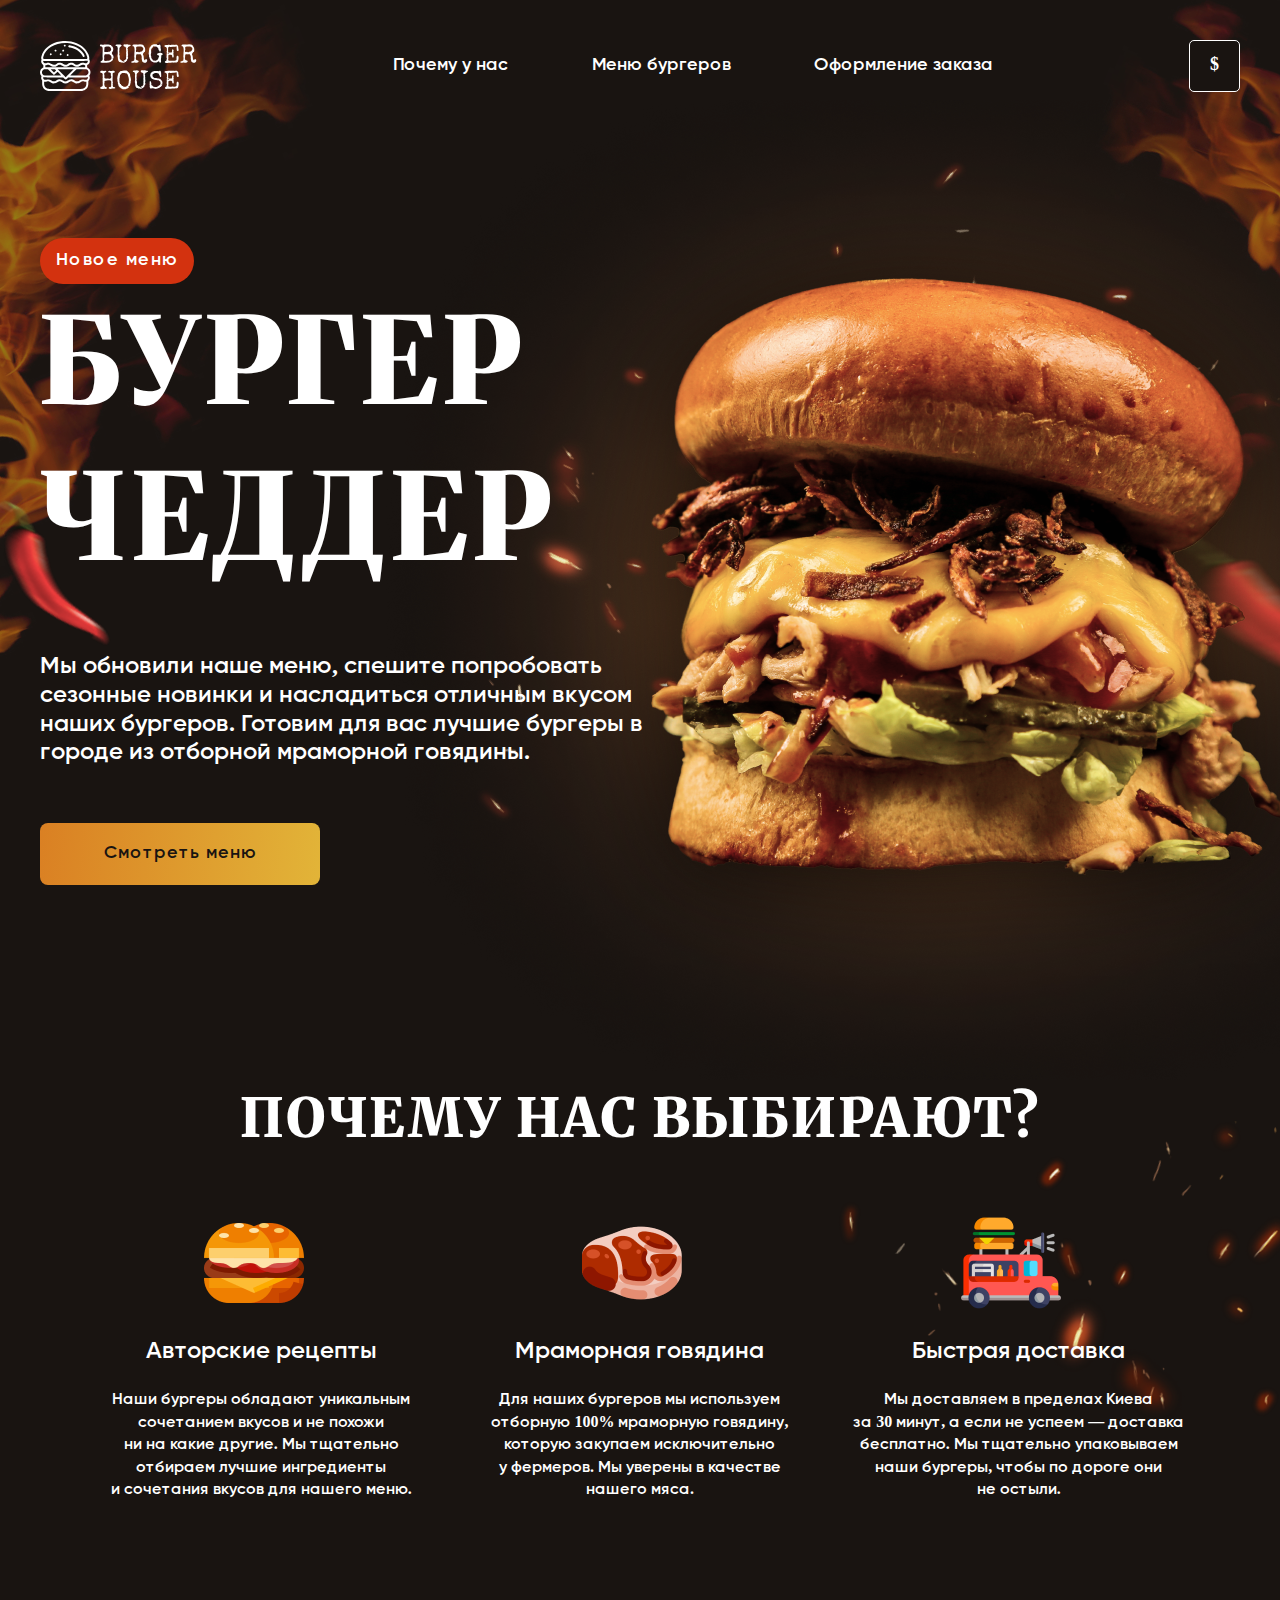
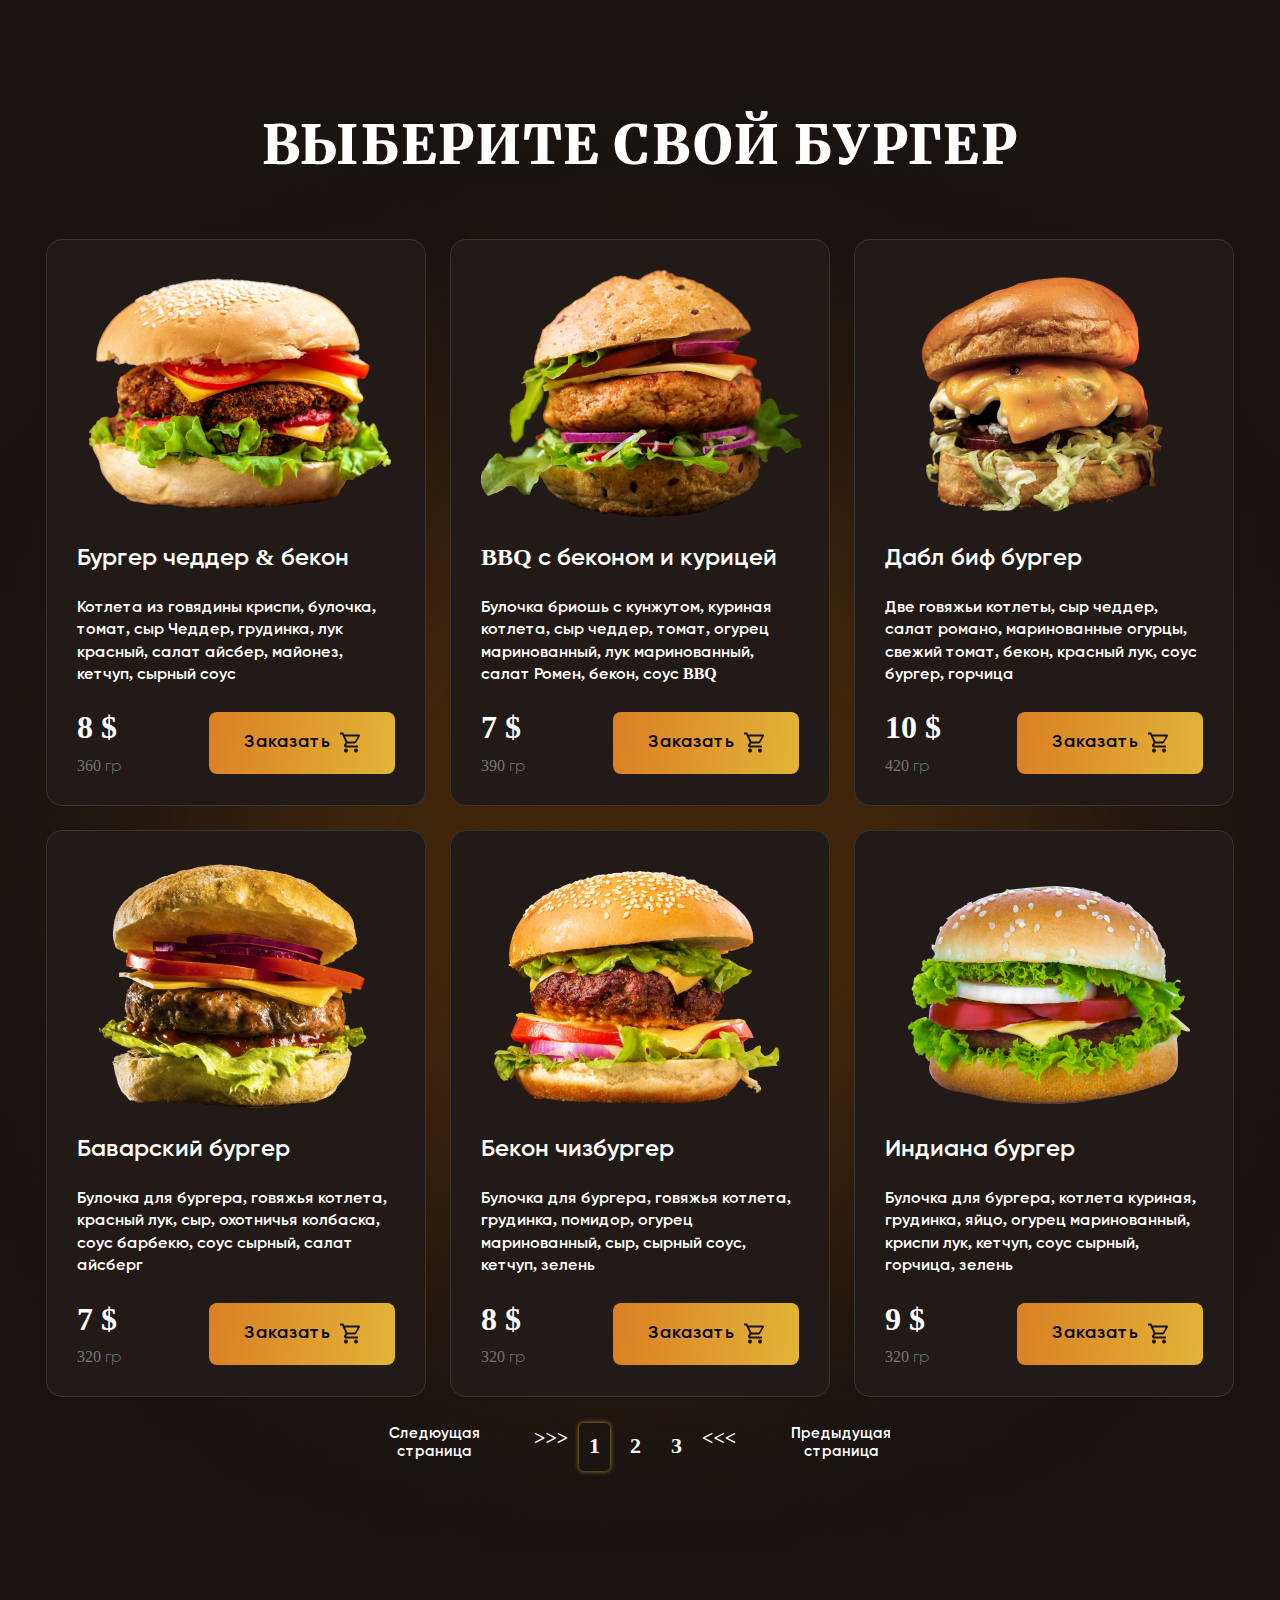
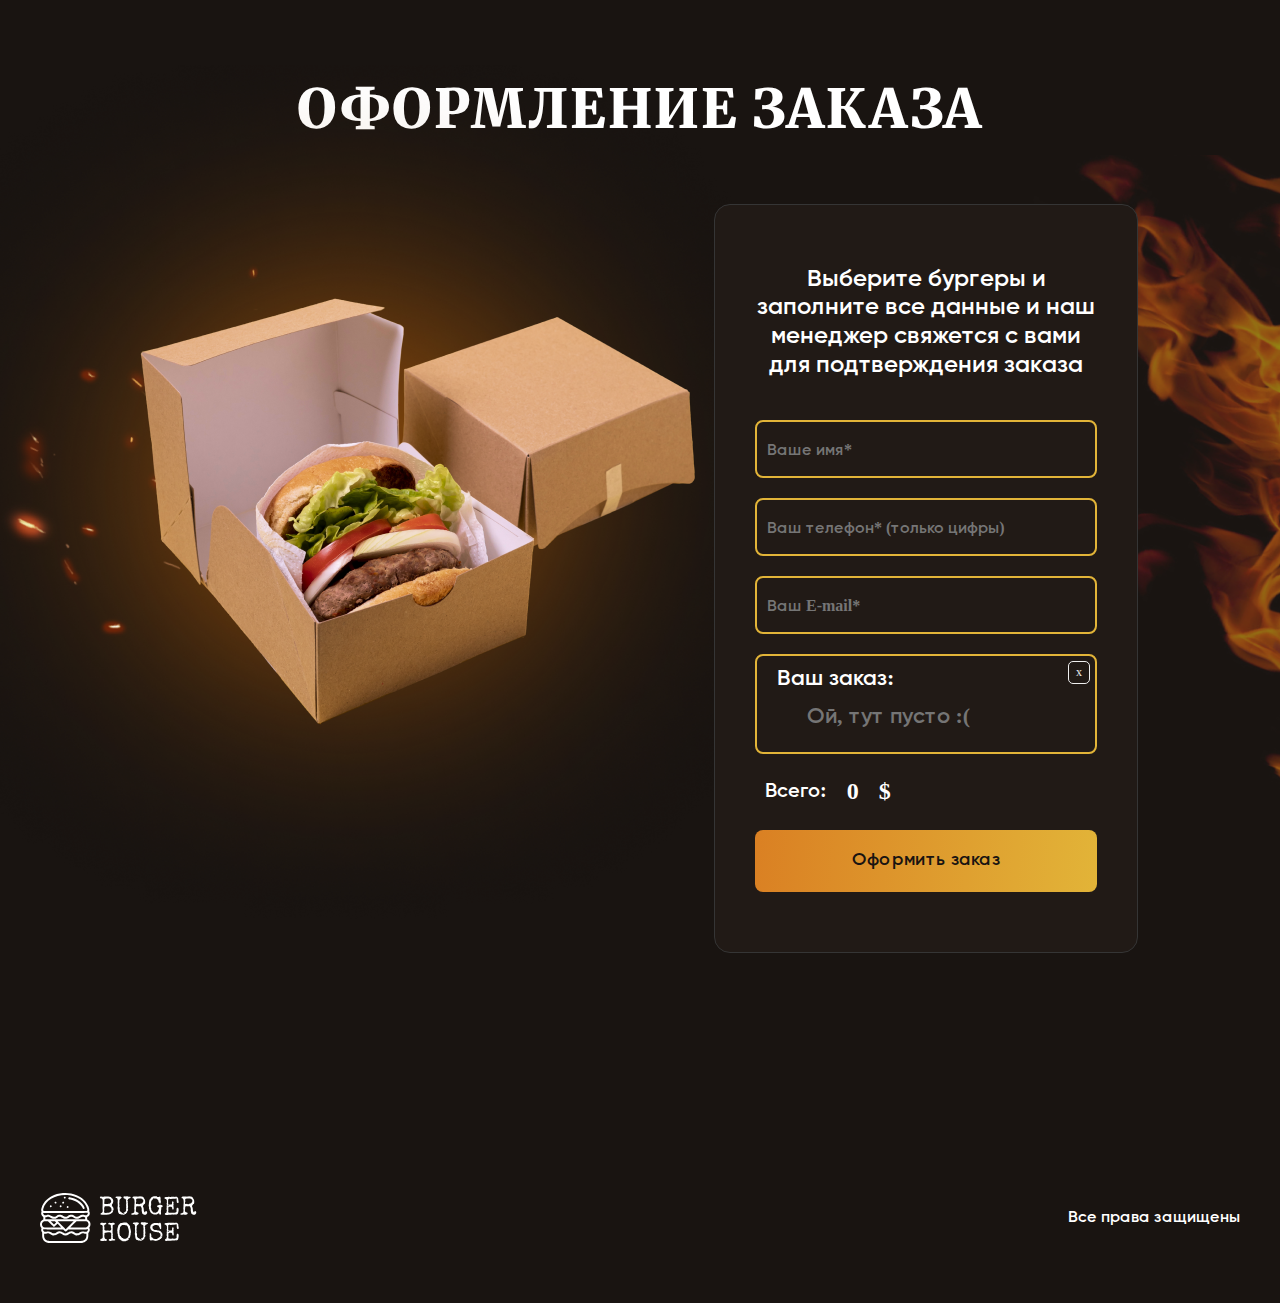
==== commit 6d410b3c: "Add files via upload" ====
--- a/index.html
+++ b/index.html
@@ -11,6 +11,7 @@
       rel="stylesheet"
     />
     <link rel="stylesheet" href="./css/scss.css" />
+
     <title>Бургер Чеддер</title>
   </head>
   <body>
@@ -150,160 +151,554 @@
           <div class="menu__container _container">
             <div class="menu__body">
               <div class="menu__title"><h2>выберите свой бургер</h2></div>
-              <div class="menu__items">
-                <div class="menu__item burger">
-                  <button class="burger__image burger__image_1">
-                    <img src="./images/main content/burger1.png" alt="burger" />
+              <div class="menu__items-wrapper">
+                <div class="menu__items menu__items_1 _closed">
+                  <div class="menu__item burger">
+                    <button class="burger__image">
+                      <img
+                        src="./images/main content/burger1.png"
+                        alt="burger"
+                      />
+                    </button>
+
+                    <div class="burger__name">Бургер чеддер & бекон</div>
+                    <p class="burger__description">
+                      Котлета из говядины криспи, булочка, томат, сыр Чеддер,
+                      грудинка, лук красный, салат айсбер, майонез, кетчуп,
+                      сырный соус
+                    </p>
+                    <div class="burger__order-block">
+                      <div class="burger__parameters">
+                        <div class="burger__price">8</div>
+                        <div class="burger__weight">360 гр</div>
+                      </div>
+                      <div class="burger__action">
+                        <button class="burger__order-button">
+                          <div class="burger__order">Заказать</div>
+                          <div class="burger__order-icon">
+                            <img src="./images/icon-cart.svg" alt="cart icon" />
+                          </div>
+                        </button>
+                      </div>
+                    </div>
+                  </div>
+                  <div class="menu__item burger">
+                    <button class="burger__image">
+                      <img
+                        src="./images/main content/burger2.png"
+                        alt="burger"
+                      />
+                    </button>
+
+                    <div class="burger__name">BBQ с беконом и курицей</div>
+                    <p class="burger__description">
+                      Булочка бриошь с кунжутом, куриная котлета, сыр чеддер,
+                      томат, огурец маринованный, лук маринованный, салат Ромен,
+                      бекон, соус BBQ
+                    </p>
+                    <div class="burger__order-block">
+                      <div class="burger__parameters">
+                        <div class="burger__price">7</div>
+                        <div class="burger__weight">390 гр</div>
+                      </div>
+                      <div class="burger__action">
+                        <button class="burger__order-button">
+                          <div class="burger__order">Заказать</div>
+                          <div class="burger__order-icon">
+                            <img src="./images/icon-cart.svg" alt="cart icon" />
+                          </div>
+                        </button>
+                      </div>
+                    </div>
+                  </div>
+                  <div class="menu__item burger">
+                    <button class="burger__image">
+                      <img
+                        src="./images/main content/burger3.png"
+                        alt="burger"
+                      />
+                    </button>
+
+                    <div class="burger__name">Дабл биф бургер</div>
+                    <p class="burger__description">
+                      Две говяжьи котлеты, сыр чеддер, салат романо,
+                      маринованные огурцы, свежий томат, бекон, красный лук,
+                      соус бургер, горчица
+                    </p>
+                    <div class="burger__order-block">
+                      <div class="burger__parameters">
+                        <div class="burger__price">10</div>
+                        <div class="burger__weight">420 гр</div>
+                      </div>
+                      <div class="burger__action">
+                        <button class="burger__order-button">
+                          <div class="burger__order">Заказать</div>
+                          <div class="burger__order-icon">
+                            <img src="./images/icon-cart.svg" alt="cart icon" />
+                          </div>
+                        </button>
+                      </div>
+                    </div>
+                  </div>
+                  <div class="menu__item burger">
+                    <button class="burger__image">
+                      <img
+                        src="./images/main content/burger4.png"
+                        alt="burger"
+                      />
+                    </button>
+
+                    <div class="burger__name">Баварский бургер</div>
+                    <p class="burger__description">
+                      Булочка для бургера, говяжья котлета, красный лук, сыр,
+                      охотничья колбаска, соус барбекю, соус сырный, салат
+                      айсберг
+                    </p>
+                    <div class="burger__order-block">
+                      <div class="burger__parameters">
+                        <div class="burger__price">7</div>
+                        <div class="burger__weight">320 гр</div>
+                      </div>
+                      <div class="burger__action">
+                        <button class="burger__order-button">
+                          <div class="burger__order">Заказать</div>
+                          <div class="burger__order-icon">
+                            <img src="./images/icon-cart.svg" alt="cart icon" />
+                          </div>
+                        </button>
+                      </div>
+                    </div>
+                  </div>
+                  <div class="menu__item burger">
+                    <button class="burger__image">
+                      <img
+                        src="./images/main content/burger5.png"
+                        alt="burger"
+                      />
+                    </button>
+
+                    <div class="burger__name">Бекон чизбургер</div>
+                    <p class="burger__description">
+                      Булочка для бургера, говяжья котлета, грудинка, помидор,
+                      огурец маринованный, сыр, сырный соус, кетчуп, зелень
+                    </p>
+                    <div class="burger__order-block">
+                      <div class="burger__parameters">
+                        <div class="burger__price">8</div>
+                        <div class="burger__weight">320 гр</div>
+                      </div>
+                      <div class="burger__action">
+                        <button class="burger__order-button">
+                          <div class="burger__order">Заказать</div>
+                          <div class="burger__order-icon">
+                            <img src="./images/icon-cart.svg" alt="cart icon" />
+                          </div>
+                        </button>
+                      </div>
+                    </div>
+                  </div>
+                  <div class="menu__item burger">
+                    <button class="burger__image">
+                      <img
+                        src="./images/main content/burger6.png"
+                        alt="burger"
+                      />
+                    </button>
+
+                    <div class="burger__name">Индиана бургер</div>
+                    <p class="burger__description">
+                      Булочка для бургера, котлета куриная, грудинка, яйцо,
+                      огурец маринованный, криспи лук, кетчуп, соус сырный,
+                      горчица, зелень
+                    </p>
+                    <div class="burger__order-block">
+                      <div class="burger__parameters">
+                        <div class="burger__price">9</div>
+                        <div class="burger__weight">320 гр</div>
+                      </div>
+                      <div class="burger__action">
+                        <button class="burger__order-button">
+                          <div class="burger__order">Заказать</div>
+                          <div class="burger__order-icon">
+                            <img src="./images/icon-cart.svg" alt="cart icon" />
+                          </div>
+                        </button>
+                      </div>
+                    </div>
+                  </div>
+                </div>
+                <div class="menu__items menu__items_2 _closed">
+                  <div class="menu__item burger">
+                    <button class="burger__image">
+                      <img
+                        src="./images/main content/burger7.png"
+                        alt="burger"
+                      />
+                    </button>
+
+                    <div class="burger__name">Вегги бургер</div>
+                    <p class="burger__description">
+                      Булочка для бургера, вегетарианская котлета, красный лук,
+                      сыр, свежий томат, соус барбекю, соус сырный, салат
+                      айсберг
+                    </p>
+                    <div class="burger__order-block">
+                      <div class="burger__parameters">
+                        <div class="burger__price">8</div>
+                        <div class="burger__weight">280 гр</div>
+                      </div>
+                      <div class="burger__action">
+                        <button class="burger__order-button">
+                          <div class="burger__order">Заказать</div>
+                          <div class="burger__order-icon">
+                            <img src="./images/icon-cart.svg" alt="cart icon" />
+                          </div>
+                        </button>
+                      </div>
+                    </div>
+                  </div>
+                  <div class="menu__item burger">
+                    <button class="burger__image">
+                      <img
+                        src="./images/main content/burger8.png"
+                        alt="burger"
+                      />
+                    </button>
+
+                    <div class="burger__name">Плаксивый Джо</div>
+                    <p class="burger__description">
+                      Булочка для бургера, говяжья котлета, грудинка, помидор,
+                      огурец маринованный, красный лук, сыр, перец халапеньо,
+                      кетчуп, зелень
+                    </p>
+                    <div class="burger__order-block">
+                      <div class="burger__parameters">
+                        <div class="burger__price">7</div>
+                        <div class="burger__weight">300 гр</div>
+                      </div>
+                      <div class="burger__action">
+                        <button class="burger__order-button">
+                          <div class="burger__order">Заказать</div>
+                          <div class="burger__order-icon">
+                            <img src="./images/icon-cart.svg" alt="cart icon" />
+                          </div>
+                        </button>
+                      </div>
+                    </div>
+                  </div>
+                  <div class="menu__item burger">
+                    <button class="burger__image">
+                      <img
+                        src="./images/main content/burger9.png"
+                        alt="burger"
+                      />
+                    </button>
+
+                    <div class="burger__name">Двойной чиз бургер</div>
+                    <p class="burger__description">
+                      Булочка для бургера, две говяжьи котлеты, двойной сыр
+                      чеддар, огурец маринованный, криспи лук, кетчуп, соус
+                      сырный, горчица, зелень
+                    </p>
+                    <div class="burger__order-block">
+                      <div class="burger__parameters">
+                        <div class="burger__price">11</div>
+                        <div class="burger__weight">400 гр</div>
+                      </div>
+                      <div class="burger__action">
+                        <button class="burger__order-button">
+                          <div class="burger__order">Заказать</div>
+                          <div class="burger__order-icon">
+                            <img src="./images/icon-cart.svg" alt="cart icon" />
+                          </div>
+                        </button>
+                      </div>
+                    </div>
+                  </div>
+                  <div class="menu__item burger">
+                    <button class="burger__image">
+                      <img
+                        src="./images/main content/burger10.png"
+                        alt="burger"
+                      />
+                    </button>
+
+                    <div class="burger__name">Фрешбургер</div>
+                    <p class="burger__description">
+                      Булочка для бургера, говяжья котлета, бекон, сыр чеддар,
+                      яйцо, салями, соус барбекю, соус сырный, салат айсберг,
+                      свежий томат
+                    </p>
+                    <div class="burger__order-block">
+                      <div class="burger__parameters">
+                        <div class="burger__price">9</div>
+                        <div class="burger__weight">300 гр</div>
+                      </div>
+                      <div class="burger__action">
+                        <button class="burger__order-button">
+                          <div class="burger__order">Заказать</div>
+                          <div class="burger__order-icon">
+                            <img src="./images/icon-cart.svg" alt="cart icon" />
+                          </div>
+                        </button>
+                      </div>
+                    </div>
+                  </div>
+                  <div class="menu__item burger">
+                    <button class="burger__image">
+                      <img
+                        src="./images/main content/burger11.png"
+                        alt="burger"
+                      />
+                    </button>
+
+                    <div class="burger__name">Цуккини бургер</div>
+                    <p class="burger__description">
+                      Булочка для бургера, вегетарианская котлета из нута,
+                      цуккини на гриле, помидор, огурец маринованный, сыр,
+                      горчичный соус, кетчуп, зелень
+                    </p>
+                    <div class="burger__order-block">
+                      <div class="burger__parameters">
+                        <div class="burger__price">8</div>
+                        <div class="burger__weight">320 гр</div>
+                      </div>
+                      <div class="burger__action">
+                        <button class="burger__order-button">
+                          <div class="burger__order">Заказать</div>
+                          <div class="burger__order-icon">
+                            <img src="./images/icon-cart.svg" alt="cart icon" />
+                          </div>
+                        </button>
+                      </div>
+                    </div>
+                  </div>
+                  <div class="menu__item burger">
+                    <button class="burger__image">
+                      <img
+                        src="./images/main content/burger12.png"
+                        alt="burger"
+                      />
+                    </button>
+
+                    <div class="burger__name">Двойной бургер чеддар</div>
+                    <p class="burger__description">
+                      Булочка для бургера, котлета говяжья, грудинка, красный
+                      лук, огурец маринованный, томат, кетчуп, двойной сыр
+                      чеддар, горчица, зелень
+                    </p>
+                    <div class="burger__order-block">
+                      <div class="burger__parameters">
+                        <div class="burger__price">9</div>
+                        <div class="burger__weight">360 гр</div>
+                      </div>
+                      <div class="burger__action">
+                        <button class="burger__order-button">
+                          <div class="burger__order">Заказать</div>
+                          <div class="burger__order-icon">
+                            <img src="./images/icon-cart.svg" alt="cart icon" />
+                          </div>
+                        </button>
+                      </div>
+                    </div>
+                  </div>
+                </div>
+                <div class="menu__items menu__items_3 _closed">
+                  <div class="menu__item burger">
+                    <button class="burger__image">
+                      <img
+                        src="./images/main content/burger13.png"
+                        alt="burger"
+                      />
+                    </button>
+
+                    <div class="burger__name">Блэк Уайт Лайт</div>
+                    <p class="burger__description">
+                      Черная и белая булочка для бургера, говяжья котлета, сыр
+                      Пармезан, острый соус
+                    </p>
+                    <div class="burger__order-block">
+                      <div class="burger__parameters">
+                        <div class="burger__price">12</div>
+                        <div class="burger__weight">290 гр</div>
+                      </div>
+                      <div class="burger__action">
+                        <button class="burger__order-button">
+                          <div class="burger__order">Заказать</div>
+                          <div class="burger__order-icon">
+                            <img src="./images/icon-cart.svg" alt="cart icon" />
+                          </div>
+                        </button>
+                      </div>
+                    </div>
+                  </div>
+                  <div class="menu__item burger">
+                    <button class="burger__image">
+                      <img
+                        src="./images/main content/burger14.png"
+                        alt="burger"
+                      />
+                    </button>
+
+                    <div class="burger__name">Блэк Уайт Бекон</div>
+                    <p class="burger__description">
+                      Черная и белая булочка для бургера, говяжья котлета,
+                      Бекон, сыр Чеддар, салат айсберг, соус, огурчик
+                    </p>
+                    <div class="burger__order-block">
+                      <div class="burger__parameters">
+                        <div class="burger__price">13</div>
+                        <div class="burger__weight">310 гр</div>
+                      </div>
+                      <div class="burger__action">
+                        <button class="burger__order-button">
+                          <div class="burger__order">Заказать</div>
+                          <div class="burger__order-icon">
+                            <img src="./images/icon-cart.svg" alt="cart icon" />
+                          </div>
+                        </button>
+                      </div>
+                    </div>
+                  </div>
+                  <div class="menu__item burger">
+                    <button class="burger__image">
+                      <img
+                        src="./images/main content/burger15.png"
+                        alt="burger"
+                      />
+                    </button>
+
+                    <div class="burger__name">Блэк Уайт Макс</div>
+                    <p class="burger__description">
+                      Черная и белая булочка для бургера, говяжья котлета, сыр
+                      Чеддар, салат айсберг, яйцо, черный соус
+                    </p>
+                    <div class="burger__order-block">
+                      <div class="burger__parameters">
+                        <div class="burger__price">16</div>
+                        <div class="burger__weight">330 гр</div>
+                      </div>
+                      <div class="burger__action">
+                        <button class="burger__order-button">
+                          <div class="burger__order">Заказать</div>
+                          <div class="burger__order-icon">
+                            <img src="./images/icon-cart.svg" alt="cart icon" />
+                          </div>
+                        </button>
+                      </div>
+                    </div>
+                  </div>
+                  <div class="menu__item burger">
+                    <button class="burger__image">
+                      <img
+                        src="./images/main content/burger16.png"
+                        alt="burger"
+                      />
+                    </button>
+
+                    <div class="burger__name">Блэк Стар Лайт</div>
+                    <p class="burger__description">
+                      Черная булочка для бургера, куриная котлета, яйцо,салат
+                      айсберг, свежий томат, огурец, соус Блэк
+                    </p>
+                    <div class="burger__order-block">
+                      <div class="burger__parameters">
+                        <div class="burger__price">13</div>
+                        <div class="burger__weight">290 гр</div>
+                      </div>
+                      <div class="burger__action">
+                        <button class="burger__order-button">
+                          <div class="burger__order">Заказать</div>
+                          <div class="burger__order-icon">
+                            <img src="./images/icon-cart.svg" alt="cart icon" />
+                          </div>
+                        </button>
+                      </div>
+                    </div>
+                  </div>
+                  <div class="menu__item burger">
+                    <button class="burger__image">
+                      <img
+                        src="./images/main content/burger17.png"
+                        alt="burger"
+                      />
+                    </button>
+
+                    <div class="burger__name">Блэк Супер Стар</div>
+                    <p class="burger__description">
+                      Черная булочка для бургера, говяжья котлета, сыр Чеддар,
+                      салат айсберг, свежий томат, огурец
+                    </p>
+                    <div class="burger__order-block">
+                      <div class="burger__parameters">
+                        <div class="burger__price">14</div>
+                        <div class="burger__weight">310 гр</div>
+                      </div>
+                      <div class="burger__action">
+                        <button class="burger__order-button">
+                          <div class="burger__order">Заказать</div>
+                          <div class="burger__order-icon">
+                            <img src="./images/icon-cart.svg" alt="cart icon" />
+                          </div>
+                        </button>
+                      </div>
+                    </div>
+                  </div>
+                  <div class="menu__item burger">
+                    <button class="burger__image">
+                      <img
+                        src="./images/main content/burger18.png"
+                        alt="burger"
+                      />
+                    </button>
+
+                    <div class="burger__name">Блэк Стар Макс</div>
+                    <p class="burger__description">
+                      Черная булочка для бургера, говяжья котлета, Бекон, Лук,
+                      сыр Чеддар, салат айсберг, свежий томат, кетчуп
+                    </p>
+                    <div class="burger__order-block">
+                      <div class="burger__parameters">
+                        <div class="burger__price">15</div>
+                        <div class="burger__weight">330 гр</div>
+                      </div>
+                      <div class="burger__action">
+                        <button class="burger__order-button">
+                          <div class="burger__order">Заказать</div>
+                          <div class="burger__order-icon">
+                            <img src="./images/icon-cart.svg" alt="cart icon" />
+                          </div>
+                        </button>
+                      </div>
+                    </div>
+                  </div>
+                </div>
+              </div>
+              <div class="menu__pages pages-menu">
+                <div class="pages-menu__next-page">
+                  <button class="pages-menu__next-page-button">
+                    <span>Следюущая страница</span>
                   </button>
-
-                  <div class="burger__name">Бургер чеддер & бекон</div>
-                  <p class="burger__description">
-                    Котлета из говядины криспи, булочка, томат, сыр Чеддер,
-                    грудинка, лук красный, салат айсбер, майонез, кетчуп, сырный
-                    соус
-                  </p>
-                  <div class="burger__order-block">
-                    <div class="burger__parameters">
-                      <div class="burger__price">8</div>
-                      <div class="burger__weight">360 гр</div>
-                    </div>
-                    <div class="burger__action">
-                      <button class="burger__order-button">
-                        <div class="burger__order">Заказать</div>
-                        <div class="burger__order-icon">
-                          <img src="./images/icon-cart.svg" alt="cart icon" />
-                        </div>
-                      </button>
-                    </div>
-                  </div>
-                </div>
-                <div class="menu__item burger">
-                  <button class="burger__image burger__image_2">
-                    <img src="./images/main content/burger2.png" alt="burger" />
+                </div>
+                <div class="pages-menu__some-page">
+                  <button class="pages-menu__button _open" id="pageMenuButton1">
+                    1
                   </button>
-
-                  <div class="burger__name">BBQ с беконом и курицей</div>
-                  <p class="burger__description">
-                    Булочка бриошь с кунжутом, куриная котлета, сыр чеддер,
-                    томат, огурец маринованный, лук маринованный, салат Ромен,
-                    бекон, соус BBQ
-                  </p>
-                  <div class="burger__order-block">
-                    <div class="burger__parameters">
-                      <div class="burger__price">7</div>
-                      <div class="burger__weight">390 гр</div>
-                    </div>
-                    <div class="burger__action">
-                      <button class="burger__order-button">
-                        <div class="burger__order">Заказать</div>
-                        <div class="burger__order-icon">
-                          <img src="./images/icon-cart.svg" alt="cart icon" />
-                        </div>
-                      </button>
-                    </div>
-                  </div>
-                </div>
-                <div class="menu__item burger">
-                  <button class="burger__image burger__image_3">
-                    <img src="./images/main content/burger3.png" alt="burger" />
+                </div>
+                <div class="pages-menu__some-page">
+                  <button class="pages-menu__button" id="pageMenuButton2">
+                    2
                   </button>
-
-                  <div class="burger__name">Дабл биф бургер</div>
-                  <p class="burger__description">
-                    Две говяжьи котлеты, сыр чеддер, салат романо, маринованные
-                    огурцы, свежий томат, бекон, красный лук, соус бургер,
-                    горчица
-                  </p>
-                  <div class="burger__order-block">
-                    <div class="burger__parameters">
-                      <div class="burger__price">10</div>
-                      <div class="burger__weight">420 гр</div>
-                    </div>
-                    <div class="burger__action">
-                      <button class="burger__order-button">
-                        <div class="burger__order">Заказать</div>
-                        <div class="burger__order-icon">
-                          <img src="./images/icon-cart.svg" alt="cart icon" />
-                        </div>
-                      </button>
-                    </div>
-                  </div>
-                </div>
-                <div class="menu__item burger">
-                  <button class="burger__image burger__image_4">
-                    <img src="./images/main content/burger4.png" alt="burger" />
+                </div>
+                <div class="pages-menu__some-page">
+                  <button class="pages-menu__button" id="pageMenuButton3">
+                    3
                   </button>
-
-                  <div class="burger__name">Баварский бургер</div>
-                  <p class="burger__description">
-                    Булочка для бургера, говяжья котлета, красный лук, сыр,
-                    охотничья колбаска, соус барбекю, соус сырный, салат айсберг
-                  </p>
-                  <div class="burger__order-block">
-                    <div class="burger__parameters">
-                      <div class="burger__price">7</div>
-                      <div class="burger__weight">320 гр</div>
-                    </div>
-                    <div class="burger__action">
-                      <button class="burger__order-button">
-                        <div class="burger__order">Заказать</div>
-                        <div class="burger__order-icon">
-                          <img src="./images/icon-cart.svg" alt="cart icon" />
-                        </div>
-                      </button>
-                    </div>
-                  </div>
-                </div>
-                <div class="menu__item burger">
-                  <button class="burger__image burger__image_5">
-                    <img src="./images/main content/burger5.png" alt="burger" />
+                </div>
+                <div class="pages-menu__previous-page">
+                  <button class="pages-menu__previous-page-button">
+                    <span>Предыдущая страница</span>
                   </button>
-
-                  <div class="burger__name">Бекон чизбургер</div>
-                  <p class="burger__description">
-                    Булочка для бургера, говяжья котлета, грудинка, помидор,
-                    огурец маринованный, сыр, сырный соус, кетчуп, зелень
-                  </p>
-                  <div class="burger__order-block">
-                    <div class="burger__parameters">
-                      <div class="burger__price">8</div>
-                      <div class="burger__weight">320 гр</div>
-                    </div>
-                    <div class="burger__action">
-                      <button class="burger__order-button">
-                        <div class="burger__order">Заказать</div>
-                        <div class="burger__order-icon">
-                          <img src="./images/icon-cart.svg" alt="cart icon" />
-                        </div>
-                      </button>
-                    </div>
-                  </div>
-                </div>
-                <div class="menu__item burger">
-                  <button class="burger__image burger__image_6">
-                    <img src="./images/main content/burger6.png" alt="burger" />
-                  </button>
-
-                  <div class="burger__name">Индиана бургер</div>
-                  <p class="burger__description">
-                    Булочка для бургера, котлета куриная, грудинка, яйцо, огурец
-                    маринованный, криспи лук, кетчуп, соус сырный, горчица,
-                    зелень
-                  </p>
-                  <div class="burger__order-block">
-                    <div class="burger__parameters">
-                      <div class="burger__price">9</div>
-                      <div class="burger__weight">320 гр</div>
-                    </div>
-                    <div class="burger__action">
-                      <button class="burger__order-button">
-                        <div class="burger__order">Заказать</div>
-                        <div class="burger__order-icon">
-                          <img src="./images/icon-cart.svg" alt="cart icon" />
-                        </div>
-                      </button>
-                    </div>
-                  </div>
                 </div>
               </div>
             </div>
--- a/css/scss.css
+++ b/css/scss.css
@@ -416,7 +416,7 @@
   transform: scale(1);
 }
 .text-main__button:active {
-  transform: scale(0.9);
+  transform: scale(0.95);
   background-color: #da8023;
 }
 
@@ -637,7 +637,7 @@
     transform: scale(1);
   }
   .text-main__button:active {
-    transform: scale(0.9);
+    transform: scale(0.95);
     background-color: #da8023;
   }
 }
@@ -732,7 +732,7 @@
     color: #000;
   }
   .text-main__button:active {
-    transform: scale(0.9);
+    transform: scale(0.95);
     background-color: #da8023;
   }
   @keyframes buttons-rotate {
@@ -1116,14 +1116,42 @@
 .menu__container {
   max-width: 100vw;
 }
+.menu__body {
+  padding: 0 0 6.25rem 0;
+}
+.menu__items-wrapper {
+  position: relative;
+  min-height: 100%;
+}
 .menu__items {
+  min-height: 100%;
   justify-content: center;
-  padding: 3.75rem 0 6.25rem 0;
+  padding: 3.75rem 0 0 0;
   display: grid;
   grid-template-columns: repeat(auto-fill, 21.875rem);
   gap: 1.5rem;
+  top: 0;
+  left: 0;
+  width: 100%;
+  animation-name: activeMenuPage;
+  animation-duration: 0.6s;
+  animation-fill-mode: forwards;
+  animation-timing-function: linear;
+}
+.menu__items._closed {
+  position: absolute;
+  top: 0;
+  left: 100vw;
+  width: 100%;
+  min-height: 100%;
+  animation-name: closingMenuPage;
+  animation-duration: 0.6s;
+  animation-fill-mode: forwards;
+  animation-timing-function: linear;
+  animation-direction: reverse;
 }
 .menu__item {
+  min-height: 100%;
   max-width: 25rem;
   padding: 1.875rem;
   background: #211a16;
@@ -1139,6 +1167,83 @@
   display: none;
 }
 
+@keyframes activeMenuPage {
+  0% {
+    transform: translate(-100vw, 0);
+    opacity: 0;
+    visibility: hidden;
+  }
+  100% {
+    transform: translate(0, 0);
+    opacity: 1;
+    visibility: visible;
+  }
+}
+@keyframes closingMenuPage {
+  0% {
+    transform: translate(0, 0);
+    opacity: 0;
+    visibility: hidden;
+  }
+  100% {
+    transform: translate(-100vw, 0);
+    opacity: 1;
+    visibility: visible;
+  }
+}
+._addedBurger {
+  position: fixed;
+  top: 0;
+  left: 0;
+  width: 100%;
+  min-height: 5rem;
+  padding: 1.25rem 1.25rem 1.875rem 1.25rem;
+  text-align: center;
+  font-size: 1.25rem;
+  color: #efefef;
+  background: linear-gradient(180deg, rgba(25, 20, 17, 0.9333333333) 75%, rgba(33, 26, 22, 0) 100%);
+  z-index: 120;
+  animation-name: addedBurgerAppearence;
+  animation-duration: 3s;
+  animation-timing-function: linear;
+  visibility: hidden;
+  opacity: 0;
+}
+._addedBurger span {
+  color: #fff;
+  font-size: 1.5rem;
+  letter-spacing: 0.0125rem;
+}
+._addedBurger a {
+  font-size: 1.25rem;
+  color: #dfb84f;
+}
+._addedBurger a:hover {
+  text-decoration: underline;
+}
+
+@keyframes addedBurgerAppearence {
+  0% {
+    visibility: hidden;
+    opacity: 0;
+    transform: translate(0, -100%);
+  }
+  6% {
+    visibility: visible;
+    opacity: 1;
+    transform: translate(0, 0);
+  }
+  90% {
+    visibility: visible;
+    opacity: 1;
+    transform: translate(0, 0);
+  }
+  100% {
+    visibility: hidden;
+    opacity: 0;
+    transform: translate(0, -100%);
+  }
+}
 .burger__image {
   width: 100%;
   background-color: rgba(33, 26, 22, 0);
@@ -1155,15 +1260,6 @@
   animation-timing-function: linear;
   animation-iteration-count: infinite;
 }
-.burger__image img {
-  max-width: 100%;
-  transition: 0.2s linear;
-  transform: scale(1);
-}
-.burger__image img:hover {
-  transition: 0.1s linear;
-  transform: scale(1.1);
-}
 @keyframes burgers-animation {
   0% {
     transform: scale(1.01, 0.99) translate(0, 0);
@@ -1219,7 +1315,7 @@
   margin-right: 0.625rem;
 }
 .burger__order-button:active {
-  transform: scale(0.9);
+  transform: scale(0.95);
   background-color: #da8023;
 }
 .burger__order {
@@ -1252,9 +1348,70 @@
   }
 }
 
+.pages-menu {
+  display: flex;
+  align-items: center;
+  justify-content: center;
+  text-align: center;
+  padding: 1.25rem 0.625rem;
+  margin: 0 auto;
+}
+.pages-menu > *:not(:last-child) {
+  margin: 0 0.3125rem 0 0;
+}
+.pages-menu__next-page-button {
+  position: relative;
+  width: 100%;
+  height: 100%;
+  padding: 0.625rem;
+  background-color: rgba(0, 0, 0, 0);
+}
+.pages-menu__next-page-button span {
+  display: none;
+}
+.pages-menu__next-page-button::after {
+  content: ">>>";
+  position: relative;
+  font-weight: 900;
+  padding: 0 0 0 0;
+  color: #fff;
+  font-size: 1.25rem;
+}
+.pages-menu__button {
+  padding: 0.625rem;
+  height: 100%;
+  background-color: rgba(0, 0, 0, 0);
+  font-size: 1.375rem;
+  color: #fff;
+  font-family: "Gilroy";
+  font-weight: 600;
+}
+.pages-menu__button._open {
+  box-shadow: 0 0 0.3125rem rgba(226, 181, 56, 0.7333333333);
+  border-radius: 0.3125rem;
+}
+.pages-menu__previous-page-button {
+  position: relative;
+  width: 100%;
+  height: 100%;
+  padding: 0.625rem;
+  background-color: rgba(0, 0, 0, 0);
+}
+.pages-menu__previous-page-button span {
+  display: none;
+}
+.pages-menu__previous-page-button::before {
+  content: "<<<";
+  position: relative;
+  font-weight: 900;
+  padding: 0 0 0 0;
+  color: #fff;
+  font-size: 1.25rem;
+}
+
 @media (min-width: 48rem) {
-  .menu__items {
-    padding: 3.75rem 0 7.5rem 0;
+  .menu__body {
+    padding: 0 0 7.5rem 0;
   }
   .menu__background-image {
     display: block;
@@ -1277,11 +1434,70 @@
       transform: scale(1.05);
     }
   }
+  .pages-menu {
+    display: flex;
+    align-items: center;
+    justify-content: center;
+    text-align: center;
+    padding: 1.25rem 0.625rem;
+    max-width: 37.5rem;
+    margin: 0 auto;
+  }
+  .pages-menu > *:not(:last-child) {
+    margin: 0 0.625rem 0 0;
+  }
+  .pages-menu__next-page-button {
+    position: relative;
+    padding: 0.5rem 3.125rem 0.75rem 0;
+    background-color: rgba(0, 0, 0, 0);
+    color: #fff;
+    font-size: 1.25rem;
+    font-family: "Gilroy";
+    font-weight: 600;
+  }
+  .pages-menu__next-page-button span {
+    display: inline-block;
+    font-size: 0.9375rem;
+  }
+  .pages-menu__next-page-button::after {
+    content: ">>>";
+    position: absolute;
+    height: 100%;
+    top: 0;
+    left: calc(100% - 2.1875rem);
+    display: inline-block;
+    padding: 0.625rem 0 0 0;
+  }
+  .pages-menu__previous-page-button {
+    position: relative;
+    padding: 0.5rem 0 0.75rem 3.125rem;
+    background-color: rgba(0, 0, 0, 0);
+    color: #fff;
+    font-size: 1.25rem;
+    font-family: "Gilroy";
+    font-weight: 600;
+  }
+  .pages-menu__previous-page-button span {
+    display: inline-block;
+    font-size: 0.9375rem;
+  }
+  .pages-menu__previous-page-button::before {
+    content: "<<<";
+    position: absolute;
+    height: 100%;
+    top: 0;
+    left: 0;
+    display: inline-block;
+    padding: 0.625rem 0 0 0;
+  }
 }
 @media (min-width: 64rem) {
+  .menu__body {
+    padding: 0 0 11.25rem 0;
+  }
   .menu__items {
     grid-template-columns: repeat(auto-fill, 23.75rem);
-    padding: 3.75rem 0 11.25rem 0;
+    padding: 3.75rem 0 0 0;
   }
 }
 .order {
@@ -1370,7 +1586,6 @@
   max-height: 3.625rem;
   transition: all 0.3s linear;
   border: 0.125rem solid #e2b438;
-  transition: all 0.3s ease;
 }
 .order-form__input:focus {
   box-shadow: 0 0 0.9375rem rgba(226, 181, 56, 0.7333333333);
@@ -1491,7 +1706,7 @@
 }
 .order-form__button:active {
   transition: 0.2s linear;
-  transform: scale(0.9);
+  transform: scale(0.95);
   background-color: #da8023;
 }
 
@@ -1504,6 +1719,66 @@
 }
 .background-order__pepper {
   display: none;
+}
+
+.order__success {
+  position: fixed;
+  top: 5vh;
+  left: 50%;
+  transform: translate(-50%, 0);
+  width: 90vw;
+  padding: 1.25rem;
+  z-index: 1000;
+  background: rgba(33, 26, 22, 0.9019607843);
+  border-radius: 1rem;
+  font-family: "Gilroy";
+  font-weight: 600;
+  font-size: 1.25rem;
+  line-height: 120%;
+  color: #ffffff;
+  text-align: center;
+  border: 0.1875rem solid rgba(226, 181, 56, 0.7490196078);
+  box-shadow: 0 0 1.875rem #e2b538;
+}
+
+.emptyCartError {
+  position: fixed;
+  bottom: 25vh;
+  left: 50%;
+  transform: translate(-50%, 0);
+  width: 15.625rem;
+  padding: 1.25rem;
+  z-index: 1000;
+  background: rgba(33, 26, 22, 0.9019607843);
+  border-radius: 1rem;
+  font-family: "Gilroy";
+  font-weight: 600;
+  font-size: 1.125rem;
+  line-height: 120%;
+  color: #ffffff;
+  text-align: center;
+  border: 0.125rem solid rgba(255, 0, 0, 0.7490196078);
+  box-shadow: 0 0 1.25rem #ff0000;
+}
+
+.emptyInputsError {
+  position: fixed;
+  top: 5vh;
+  left: 50%;
+  transform: translate(-50%, 0);
+  width: 85vw;
+  padding: 1.25rem;
+  z-index: 1000;
+  background: rgba(33, 26, 22, 0.9019607843);
+  border-radius: 1rem;
+  font-family: "Gilroy";
+  font-weight: 600;
+  font-size: 1.125rem;
+  line-height: 120%;
+  color: #ffffff;
+  text-align: center;
+  border: 0.125rem solid rgba(255, 0, 0, 0.7490196078);
+  box-shadow: 0 0 1.25rem #ff0000;
 }
 
 @media (min-width: 48rem) {
@@ -1564,13 +1839,6 @@
   .order-form__input::placeholder {
     font-size: 1rem;
   }
-  .order-form__button:hover {
-    transition: 0.2s linear;
-    transform: scale(1.2);
-  }
-  .order-form__button:active {
-    transform: scale(0.9);
-  }
   .background-order__fire {
     top: 4.9375rem;
     animation-name: fire-order-move, sparks-why-appear;
@@ -1593,16 +1861,48 @@
       transform-origin: bottom;
     }
   }
+  .order__success {
+    width: 43.75rem;
+    font-size: 1.4375rem;
+    box-shadow: 0 0 2.8125rem #e2b538;
+  }
+  .emptyCartError {
+    width: 18.75rem;
+    font-size: 1.3125rem;
+  }
+  .emptyInputsError {
+    width: 25rem;
+    font-size: 1.3125rem;
+  }
 }
 @media (min-width: 64rem) {
   .order__body {
     padding: 3.75rem 6.375rem 11.25rem 0;
   }
+  .order__form__button:hover {
+    transition: 0.2s linear;
+    transform: scale(1.1);
+  }
+  .order__form__button:active {
+    transform: scale(0.95);
+  }
   .order__burger-box-img {
     left: -36.875rem;
   }
   .order__background-box {
     left: -59.75rem;
+  }
+  .order__success {
+    width: 50rem;
+    font-size: 1.625rem;
+  }
+  .emptyCartError {
+    width: 21.875rem;
+    font-size: 1.5rem;
+  }
+  .emptyInputsError {
+    width: 28.125rem;
+    font-size: 1.5rem;
   }
 }
 @media (min-width: 93.75rem) {
